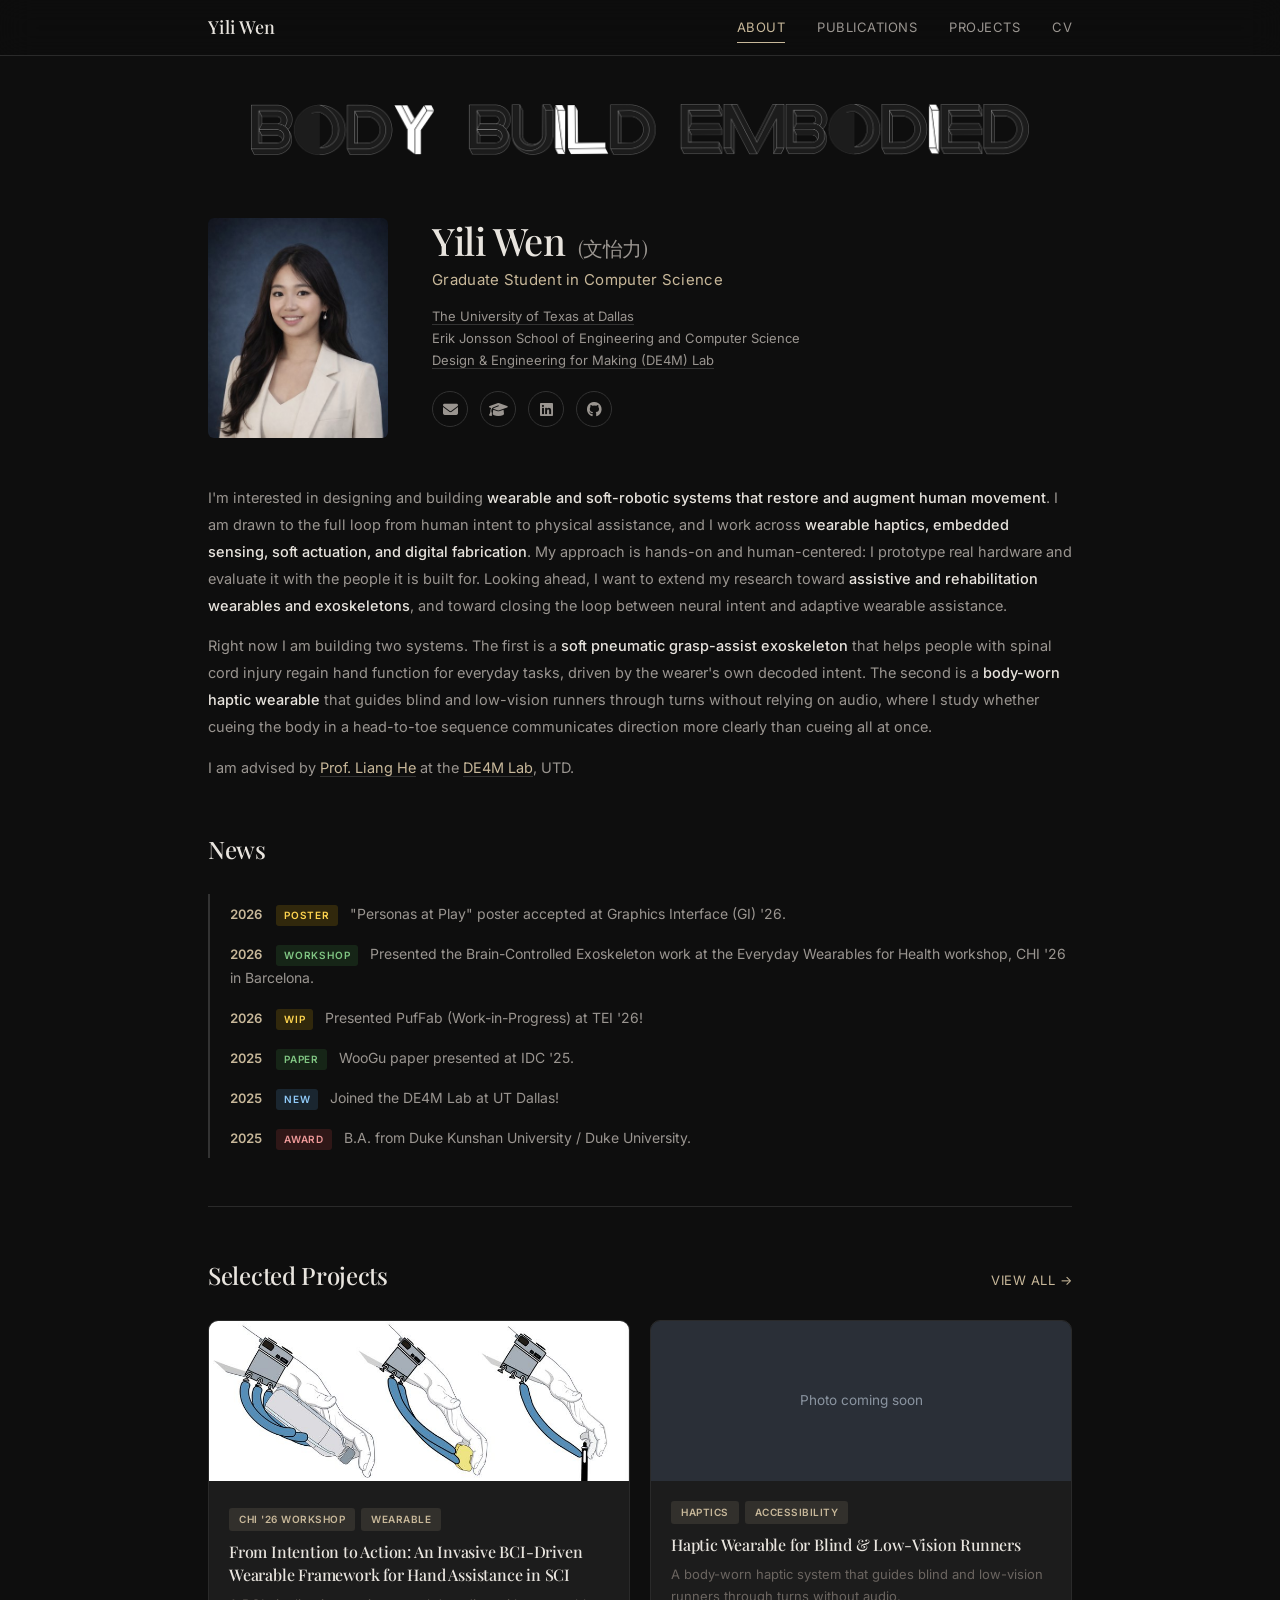
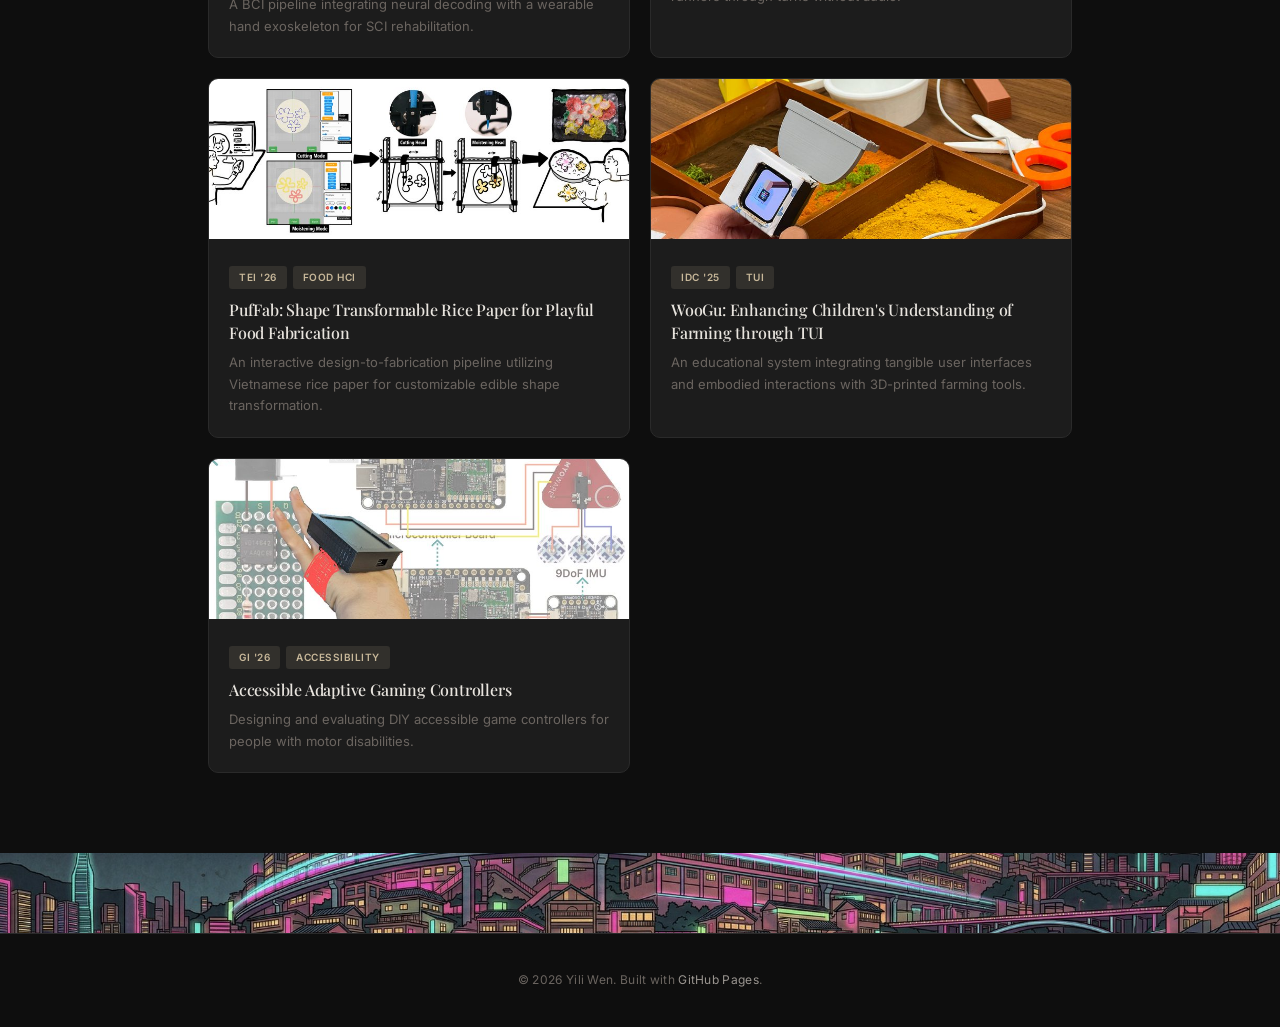
==== index.html @ 89ca3b60 "Update About: research interests + current projects; neutral news wording" ====
<!DOCTYPE html>
<html lang="en">
<head>
  <meta charset="UTF-8">
  <meta name="viewport" content="width=device-width, initial-scale=1.0">
  <title>Yili Wen</title>
  <link rel="stylesheet" href="style.css">
  <link rel="preconnect" href="https://fonts.googleapis.com">
  <link rel="preconnect" href="https://fonts.gstatic.com" crossorigin>
  <link href="https://fonts.googleapis.com/css2?family=Inter:wght@300;400;500;600;700&family=Playfair+Display:ital,wght@0,400;0,500;0,600;0,700;1,400&display=swap" rel="stylesheet">
  <link rel="stylesheet" href="https://cdnjs.cloudflare.com/ajax/libs/font-awesome/6.5.1/css/all.min.css">
</head>
<body>

<!-- Navigation -->
<nav class="navbar">
  <div class="nav-container">
    <a href="index.html" class="nav-name">Yili Wen</a>
    <div class="nav-links">
      <a href="index.html" class="active">About</a>
      <a href="publications.html">Publications</a>
      <a href="projects.html">Projects</a>
      <a href="cv.html">CV</a>
    </div>
    <button class="nav-toggle" aria-label="Toggle menu">
      <i class="fas fa-bars"></i>
    </button>
  </div>
</nav>

<!-- Hero / About Section -->
<main class="page-content">
  <div class="container">
    <div class="hero-tagline"><img src="img/slogan.png" alt="Body Build Embodied" class="slogan-header-img"></div>
    <div class="hero-grid">
      <div class="hero-photo">
        <img src="profile.jpg" alt="Yili Wen" class="profile-photo">
      </div>
      <div class="hero-info">
        <h1>Yili Wen <span class="chinese-name">(&#x6587;&#x6021;&#x529B;)</span></h1>
        <p class="subtitle">Graduate Student in Computer Science</p>
        <p class="affiliation">
          <a href="https://www.utdallas.edu/" target="_blank">The University of Texas at Dallas</a><br>
          Erik Jonsson School of Engineering and Computer Science<br>
          <a href="https://www.de4m.xyz/" target="_blank">Design &amp; Engineering for Making (DE4M) Lab</a>
        </p>
        <div class="contact-links">
          <a href="mailto:dal207256@utdallas.edu" title="Email"><i class="fas fa-envelope"></i></a>
          <a href="https://scholar.google.com/citations?user=3tFZrnEAAAAJ" target="_blank" title="Google Scholar"><i class="fas fa-graduation-cap"></i></a>
          <a href="https://www.linkedin.com/in/yiliwen/" target="_blank" title="LinkedIn"><i class="fab fa-linkedin"></i></a>
          <a href="https://github.com/YiliAngel" target="_blank" title="GitHub"><i class="fab fa-github"></i></a>
        </div>
      </div>
    </div>

    <div class="bio">
      <p>I'm interested in designing and building <strong>wearable and soft-robotic systems that restore and augment human movement</strong>. I am drawn to the full loop from human intent to physical assistance, and I work across <strong>wearable haptics, embedded sensing, soft actuation, and digital fabrication</strong>. My approach is hands-on and human-centered: I prototype real hardware and evaluate it with the people it is built for. Looking ahead, I want to extend my research toward <strong>assistive and rehabilitation wearables and exoskeletons</strong>, and toward closing the loop between neural intent and adaptive wearable assistance.</p>
      <p>Right now I am building two systems. The first is a <strong>soft pneumatic grasp-assist exoskeleton</strong> that helps people with spinal cord injury regain hand function for everyday tasks, driven by the wearer's own decoded intent. The second is a <strong>body-worn haptic wearable</strong> that guides blind and low-vision runners through turns without relying on audio, where I study whether cueing the body in a head-to-toe sequence communicates direction more clearly than cueing all at once.</p>
      <p>I am advised by <a href="https://www.lianghe.me/" target="_blank">Prof. Liang He</a> at the <a href="https://www.de4m.xyz/" target="_blank">DE4M Lab</a>, UTD.</p>
    </div>

    <div class="news">
      <h2>News</h2>
      <ul class="news-list">
        <!-- TODO: check these read the way you want, and reorder if the dates are off. -->
        <li><span class="news-date">2026</span> <span class="news-tag tag-poster">Poster</span> "Personas at Play" poster accepted at Graphics Interface (GI) '26.</li>
        <li><span class="news-date">2026</span> <span class="news-tag tag-paper">Workshop</span> Presented the Brain-Controlled Exoskeleton work at the Everyday Wearables for Health workshop, CHI '26 in Barcelona.</li>
        <li><span class="news-date">2026</span> <span class="news-tag tag-poster">WiP</span> Presented PufFab (Work-in-Progress) at TEI '26!</li>
        <li><span class="news-date">2025</span> <span class="news-tag tag-paper">Paper</span> WooGu paper presented at IDC '25.</li>
        <li><span class="news-date">2025</span> <span class="news-tag tag-new">New</span> Joined the DE4M Lab at UT Dallas!</li>
        <li><span class="news-date">2025</span> <span class="news-tag tag-award">Award</span> B.A. from Duke Kunshan University / Duke University.</li>
      </ul>
    </div>

    <hr class="section-divider">

    <!-- Featured Projects Preview -->
    <div class="featured-projects">
      <div class="section-header">
        <h2>Selected Projects</h2>
        <a href="projects.html" class="view-all">View All &rarr;</a>
      </div>
      <div class="project-grid">

        <a href="projects/exoskeleton.html" class="project-card">
          <img src="img/projects/bci.jpg" alt="BCI Exoskeleton" class="project-cover-img">
          <div class="project-body">
            <div class="project-tags">
              <span class="project-tag">CHI '26 Workshop</span>
              <span class="project-tag">Wearable</span>
            </div>
            <h3>From Intention to Action: An Invasive BCI-Driven Wearable Framework for Hand Assistance in SCI</h3>
            <p>A BCI pipeline integrating neural decoding with a wearable hand exoskeleton for SCI rehabilitation.</p>
          </div>
        </a>

        <a href="projects/pblv.html" class="project-card">
          <div class="project-cover-img" style="display:flex; align-items:center; justify-content:center; background:#2a2f37; color:#8a94a0; font-size:0.85rem;">
            Photo coming soon
          </div>
          <div class="project-body">
            <div class="project-tags">
              <span class="project-tag">Haptics</span>
              <span class="project-tag">Accessibility</span>
            </div>
            <h3>Haptic Wearable for Blind &amp; Low-Vision Runners</h3>
            <p>A body-worn haptic system that guides blind and low-vision runners through turns without audio.</p>
          </div>
        </a>

        <a href="projects/puffab.html" class="project-card">
          <img src="img/projects/puffab.jpg" alt="PufFab" class="project-cover-img">
          <div class="project-body">
            <div class="project-tags">
              <span class="project-tag">TEI '26</span>
              <span class="project-tag">Food HCI</span>
            </div>
            <h3>PufFab: Shape Transformable Rice Paper for Playful Food Fabrication</h3>
            <p>An interactive design-to-fabrication pipeline utilizing Vietnamese rice paper for customizable edible shape transformation.</p>
          </div>
        </a>

        <a href="projects/woogu.html" class="project-card">
          <img src="img/projects/woogu-cover.jpg" alt="WooGu" class="project-cover-img">
          <div class="project-body">
            <div class="project-tags">
              <span class="project-tag">IDC '25</span>
              <span class="project-tag">TUI</span>
            </div>
            <h3>WooGu: Enhancing Children's Understanding of Farming through TUI</h3>
            <p>An educational system integrating tangible user interfaces and embodied interactions with 3D-printed farming tools.</p>
          </div>
        </a>

        <a href="projects/controller.html" class="project-card">
          <img src="img/projects/controller-cover.jpg" alt="Adaptive Controller" class="project-cover-img">
          <div class="project-body">
            <div class="project-tags">
              <span class="project-tag">GI '26</span>
              <span class="project-tag">Accessibility</span>
            </div>
            <h3>Accessible Adaptive Gaming Controllers</h3>
            <p>Designing and evaluating DIY accessible game controllers for people with motor disabilities.</p>
          </div>
        </a>

      </div>
    </div>

  </div>
</main>

<!-- Chongqing Banner -->
<div class="banner-full">
  <img src="img/chongqing-banner.jpg" alt="Chongqing cyberpunk cityscape">
</div>

<!-- Footer -->
<footer class="footer">
  <div class="container">
    <p>&copy; 2026 Yili Wen. Built with <a href="https://pages.github.com/" target="_blank">GitHub Pages</a>.</p>
  </div>
</footer>

<script>
  const toggle = document.querySelector('.nav-toggle');
  const links = document.querySelector('.nav-links');
  toggle.addEventListener('click', () => links.classList.toggle('active'));
</script>

</body>
</html>
---- style.css ----
/* ============================================
   Yili Wen - Academic Personal Website
   Dark theme — "Feel · Connect · Move"
   ============================================ */

@import url('https://fonts.googleapis.com/css2?family=Inter:wght@300;400;500;600;700&family=Playfair+Display:ital,wght@0,400;0,500;0,600;0,700;1,400&display=swap');

:root {
  --color-bg: #0e0e0e;
  --color-bg-alt: #161616;
  --color-bg-card: #1c1c1c;
  --color-bg-card-hover: #222;
  --color-text: #e8e4de;
  --color-text-secondary: #9a9590;
  --color-text-muted: #6b6560;
  --color-accent: #c8b89a;
  --color-accent-hover: #ddd0b8;
  --color-border: #2a2a2a;
  --color-border-light: #333;
  --color-tag-bg: rgba(200, 184, 154, 0.12);
  --color-tag-text: #c8b89a;
  --font-sans: 'Inter', -apple-system, BlinkMacSystemFont, sans-serif;
  --font-display: 'Playfair Display', Georgia, serif;
  --max-width: 920px;
  --nav-height: 56px;
}

/* Reset */
*, *::before, *::after {
  box-sizing: border-box;
  margin: 0;
  padding: 0;
}

html {
  scroll-behavior: smooth;
  scroll-padding-top: var(--nav-height);
}

body {
  font-family: var(--font-sans);
  font-size: 15px;
  line-height: 1.7;
  color: var(--color-text);
  background: var(--color-bg);
  -webkit-font-smoothing: antialiased;
}

a {
  color: var(--color-accent);
  text-decoration: none;
  transition: color 0.3s;
}

a:hover {
  color: var(--color-accent-hover);
}

::selection {
  background: rgba(200, 184, 154, 0.3);
  color: #fff;
}

.container {
  max-width: var(--max-width);
  margin: 0 auto;
  padding: 0 28px;
}

/* ---- Navigation ---- */
.navbar {
  position: fixed;
  top: 0;
  left: 0;
  right: 0;
  height: var(--nav-height);
  background: rgba(14, 14, 14, 0.85);
  backdrop-filter: blur(16px);
  -webkit-backdrop-filter: blur(16px);
  border-bottom: 1px solid var(--color-border);
  z-index: 100;
}

.nav-container {
  max-width: var(--max-width);
  margin: 0 auto;
  padding: 0 28px;
  display: flex;
  align-items: center;
  justify-content: space-between;
  height: 100%;
}

.nav-name {
  font-family: var(--font-display);
  font-weight: 500;
  font-size: 18px;
  color: var(--color-text);
  text-decoration: none;
  letter-spacing: 0.3px;
}

.nav-name:hover {
  color: var(--color-accent);
}

.nav-links {
  display: flex;
  gap: 32px;
}

.nav-links a {
  font-size: 13px;
  font-weight: 400;
  color: var(--color-text-secondary);
  text-decoration: none;
  letter-spacing: 0.5px;
  text-transform: uppercase;
  transition: color 0.3s;
  position: relative;
}

.nav-links a::after {
  content: '';
  position: absolute;
  bottom: -4px;
  left: 0;
  width: 0;
  height: 1px;
  background: var(--color-accent);
  transition: width 0.3s ease;
}

.nav-links a:hover::after,
.nav-links a.active::after {
  width: 100%;
}

.nav-links a:hover {
  color: var(--color-text);
}

.nav-links a.active {
  color: var(--color-accent);
}

.nav-toggle {
  display: none;
  background: none;
  border: none;
  font-size: 20px;
  color: var(--color-text);
  cursor: pointer;
}

/* ---- Page Content ---- */
.page-content {
  padding-top: calc(var(--nav-height) + 48px);
  padding-bottom: 80px;
  min-height: calc(100vh - 100px);
}

.page-title {
  font-family: var(--font-display);
  font-size: 36px;
  font-weight: 500;
  margin-bottom: 40px;
  color: var(--color-text);
  letter-spacing: -0.5px;
}

/* ---- Hero / About ---- */
.hero-tagline {
  font-family: var(--font-display);
  font-size: 14px;
  font-weight: 400;
  font-style: italic;
  letter-spacing: 3px;
  color: var(--color-text-muted);
  text-transform: lowercase;
  margin-bottom: 32px;
  padding-bottom: 24px;
}

.hero-grid {
  display: grid;
  grid-template-columns: 180px 1fr;
  gap: 44px;
  align-items: start;
  margin-bottom: 40px;
}

.profile-photo {
  width: 180px;
  height: 220px;
  object-fit: cover;
  object-position: center top;
  border-radius: 6px;
  filter: grayscale(15%);
  transition: filter 0.5s ease;
}

.profile-photo:hover {
  filter: grayscale(0%);
}

.hero-info h1 {
  font-family: var(--font-display);
  font-size: 38px;
  font-weight: 500;
  line-height: 1.2;
  margin-bottom: 4px;
  letter-spacing: -0.5px;
}

.chinese-name {
  font-size: 20px;
  font-weight: 400;
  color: var(--color-text-secondary);
  margin-left: 4px;
}

.subtitle {
  font-size: 15px;
  color: var(--color-accent);
  font-weight: 400;
  margin-bottom: 12px;
  letter-spacing: 0.3px;
}

.affiliation {
  font-size: 13px;
  color: var(--color-text-secondary);
  line-height: 1.7;
  margin-bottom: 20px;
}

.affiliation a {
  color: var(--color-text-secondary);
  border-bottom: 1px solid var(--color-border-light);
  transition: color 0.3s, border-color 0.3s;
}

.affiliation a:hover {
  color: var(--color-accent);
  border-color: var(--color-accent);
}

.contact-links {
  display: flex;
  gap: 12px;
}

.contact-links a {
  display: flex;
  align-items: center;
  justify-content: center;
  width: 36px;
  height: 36px;
  border-radius: 50%;
  border: 1px solid var(--color-border-light);
  color: var(--color-text-secondary);
  font-size: 15px;
  transition: all 0.3s;
  text-decoration: none;
}

.contact-links a:hover {
  border-color: var(--color-accent);
  color: var(--color-accent);
  background: rgba(200, 184, 154, 0.08);
}

/* ---- Bio ---- */
.bio {
  margin-bottom: 48px;
}

.bio p {
  margin-bottom: 14px;
  color: var(--color-text-secondary);
  line-height: 1.85;
  font-size: 14.5px;
}

.bio strong {
  color: var(--color-text);
  font-weight: 500;
}

.bio a {
  border-bottom: 1px solid var(--color-border-light);
}

.bio a:hover {
  border-color: var(--color-accent);
}

/* ---- Divider ---- */
.section-divider {
  border: none;
  height: 1px;
  background: var(--color-border);
  margin: 48px 0;
}

/* ---- News ---- */
h2 {
  font-family: var(--font-display);
  font-size: 24px;
  font-weight: 500;
  margin-bottom: 24px;
  color: var(--color-text);
  letter-spacing: -0.3px;
}

.news-list {
  list-style: none;
  padding-left: 0;
  border-left: 2px solid var(--color-border-light);
  padding-left: 20px;
}

.news-list li {
  padding: 8px 0;
  font-size: 14px;
  color: var(--color-text-secondary);
  transition: color 0.3s;
}

.news-list li:hover {
  color: var(--color-text);
}

.news-date {
  font-weight: 600;
  color: var(--color-accent);
  margin-right: 10px;
  font-size: 13px;
  font-variant-numeric: tabular-nums;
}

.news-tag {
  display: inline-block;
  font-size: 10px;
  font-weight: 600;
  padding: 2px 8px;
  border-radius: 3px;
  margin-right: 8px;
  text-transform: uppercase;
  letter-spacing: 0.8px;
}

.tag-paper { background: rgba(76, 175, 80, 0.15); color: #81c784; }
.tag-poster { background: rgba(255, 193, 7, 0.15); color: #ffd54f; }
.tag-new { background: rgba(100, 181, 246, 0.15); color: #90caf9; }
.tag-award { background: rgba(239, 83, 80, 0.15); color: #ef9a9a; }

/* ---- Publications ---- */
h3.pub-category {
  font-family: var(--font-display);
  font-size: 17px;
  font-weight: 500;
  color: var(--color-text-muted);
  margin-top: 32px;
  margin-bottom: 24px;
  padding-bottom: 10px;
  border-bottom: 1px solid var(--color-border);
  letter-spacing: -0.2px;
}

.pub-item {
  display: grid;
  grid-template-columns: 48px 1fr;
  gap: 20px;
  margin-bottom: 32px;
  padding: 20px;
  border-radius: 8px;
  transition: background 0.3s;
}

.pub-item:hover {
  background: var(--color-bg-alt);
}

.pub-year {
  font-weight: 600;
  font-size: 14px;
  color: var(--color-accent);
  padding-top: 2px;
  font-variant-numeric: tabular-nums;
}

.pub-title {
  font-family: var(--font-display);
  font-size: 15.5px;
  font-weight: 500;
  line-height: 1.5;
  margin-bottom: 6px;
  color: var(--color-text);
}

.pub-authors {
  font-size: 13px;
  color: var(--color-text-secondary);
  margin-bottom: 4px;
}

.pub-authors strong {
  color: var(--color-accent);
  font-weight: 600;
}

.pub-info {
  font-size: 13px;
  color: var(--color-text-muted);
  font-style: italic;
}

.venue-badge {
  display: inline-block;
  font-size: 10px;
  font-weight: 700;
  padding: 3px 10px;
  border-radius: 3px;
  background: rgba(200, 184, 154, 0.2);
  color: var(--color-accent);
  letter-spacing: 0.5px;
  margin-bottom: 8px;
  text-transform: uppercase;
}

.venue-poster {
  background: rgba(154, 149, 144, 0.2);
  color: var(--color-text-secondary);
}

.pub-links {
  margin-top: 8px;
  display: flex;
  gap: 12px;
}

.pub-link {
  font-size: 12px;
  font-weight: 500;
  padding: 4px 12px;
  border-radius: 4px;
  border: 1px solid var(--color-border-light);
  color: var(--color-text-secondary);
  text-decoration: none;
  transition: all 0.3s;
}

.pub-link:hover {
  border-color: var(--color-accent);
  color: var(--color-accent);
}

/* ---- Projects Section Title ---- */
.projects-section-title {
  font-family: var(--font-display);
  font-size: 18px;
  font-weight: 500;
  color: var(--color-text-muted);
  text-transform: uppercase;
  letter-spacing: 1.5px;
  margin-bottom: 28px;
  padding-bottom: 12px;
  border-bottom: 1px solid var(--color-border);
}

/* ---- Research Project Cards ---- */
.research-card {
  display: grid;
  grid-template-columns: 280px 1fr;
  gap: 28px;
  padding: 24px;
  margin-bottom: 20px;
  border-radius: 10px;
  border: 1px solid var(--color-border-light);
  background: var(--color-bg-card);
  text-decoration: none;
  color: inherit;
  cursor: pointer;
  transition: border-color 0.3s, box-shadow 0.3s, transform 0.3s;
}

.research-card:hover {
  border-color: var(--color-accent);
  box-shadow: 0 12px 32px rgba(0, 0, 0, 0.3), 0 0 0 1px rgba(200, 184, 154, 0.15);
  transform: translateY(-3px);
  text-decoration: none;
}

.research-card-img {
  width: 280px;
  height: 180px;
  border-radius: 6px;
  overflow: hidden;
  background: linear-gradient(135deg, #1a1a1a 0%, #252525 100%);
}

.research-card-img img {
  width: 100%;
  height: 100%;
  object-fit: cover;
  transition: transform 0.4s ease;
}

.research-card:hover .research-card-img img {
  transform: scale(1.03);
}

.research-card-info {
  display: flex;
  flex-direction: column;
  justify-content: center;
}

.research-card-info h3 {
  font-family: var(--font-display);
  font-size: 17px;
  font-weight: 500;
  line-height: 1.45;
  color: var(--color-text);
  margin-bottom: 8px;
  transition: color 0.3s;
}

.research-card:hover .research-card-info h3 {
  color: var(--color-accent);
}

.research-card-authors {
  font-size: 13px;
  color: var(--color-text-secondary);
  margin-bottom: 4px;
}

.research-card-authors strong {
  color: var(--color-accent);
}

.research-card-venue {
  font-size: 13px;
  color: var(--color-text-muted);
  font-style: italic;
  margin-bottom: 8px;
}

.research-card-desc {
  font-size: 13.5px;
  color: var(--color-text-muted);
  line-height: 1.6;
  margin-bottom: 8px;
}

.research-card-links {
  display: flex;
  gap: 8px;
  margin-top: 4px;
}

.research-card-links .pub-link {
  cursor: pointer;
}

.research-card-arrow {
  font-size: 12px;
  color: var(--color-text-muted);
  margin-top: auto;
  padding-top: 8px;
  transition: color 0.3s;
  letter-spacing: 0.3px;
}

.research-card:hover .research-card-arrow {
  color: var(--color-accent);
}

@media (max-width: 768px) {
  .research-card {
    grid-template-columns: 1fr;
  }
  .research-card-img {
    width: 100%;
    height: 200px;
  }
}

/* ---- Projects Grid ---- */
.project-grid {
  display: grid;
  grid-template-columns: repeat(2, 1fr);
  gap: 20px;
}

.project-card {
  background: var(--color-bg-card);
  border-radius: 10px;
  overflow: hidden;
  border: 1px solid var(--color-border);
  transition: transform 0.4s ease, border-color 0.4s ease, box-shadow 0.4s ease;
}

.project-card:hover {
  transform: translateY(-4px);
  border-color: var(--color-border-light);
  box-shadow: 0 16px 40px rgba(0, 0, 0, 0.3);
}

.project-image-placeholder {
  width: 100%;
  height: 160px;
  background: linear-gradient(135deg, #1a1a1a 0%, #252525 100%);
  transition: background 0.4s ease;
}

.project-card:hover .project-image-placeholder {
  background: linear-gradient(135deg, #1e1e1e 0%, #2a2a2a 100%);
}

.project-cover-img {
  width: 100%;
  height: 160px;
  object-fit: cover;
  transition: transform 0.4s ease;
}

.project-card:hover .project-cover-img {
  transform: scale(1.03);
}

.project-body {
  padding: 20px;
}

.project-tags {
  display: flex;
  gap: 6px;
  margin-bottom: 10px;
  flex-wrap: wrap;
}

.project-tag {
  font-size: 10px;
  font-weight: 600;
  padding: 3px 10px;
  border-radius: 3px;
  background: var(--color-tag-bg);
  color: var(--color-tag-text);
  text-transform: uppercase;
  letter-spacing: 0.5px;
}

.project-body h3 {
  font-family: var(--font-display);
  font-size: 16px;
  font-weight: 500;
  margin-bottom: 8px;
  line-height: 1.4;
  color: var(--color-text);
  letter-spacing: -0.2px;
  transition: color 0.3s;
}

.project-card:hover .project-body h3 {
  color: var(--color-accent);
}

.project-body p {
  font-size: 13px;
  color: var(--color-text-muted);
  line-height: 1.65;
}

/* ---- Project Card as Link ---- */
a.project-card {
  text-decoration: none;
  color: inherit;
  display: block;
}

a.project-card:hover {
  text-decoration: none;
}

/* ---- Section Header with View All ---- */
.section-header {
  display: flex;
  align-items: baseline;
  justify-content: space-between;
}

.section-header h2 {
  margin-bottom: 24px;
}

.view-all {
  font-size: 13px;
  font-weight: 400;
  letter-spacing: 0.5px;
  text-transform: uppercase;
  white-space: nowrap;
}

/* ---- Featured Projects ---- */
.featured-projects {
  margin-top: 12px;
}

.featured-projects .project-grid {
  grid-template-columns: repeat(2, 1fr);
}

/* ---- CV Section ---- */
.cv-section {
  margin-bottom: 40px;
}

.cv-section h3 {
  font-family: var(--font-display);
  font-size: 18px;
  font-weight: 500;
  padding-bottom: 10px;
  border-bottom: 1px solid var(--color-border);
  margin-bottom: 20px;
  color: var(--color-text);
  letter-spacing: -0.2px;
}

.cv-item {
  display: grid;
  grid-template-columns: 160px 1fr;
  gap: 20px;
  margin-bottom: 20px;
  padding: 12px 16px;
  border-radius: 6px;
  transition: background 0.3s;
}

.cv-item:hover {
  background: var(--color-bg-alt);
}

.cv-date {
  font-size: 13px;
  font-weight: 500;
  color: var(--color-text-muted);
  padding-top: 2px;
  font-variant-numeric: tabular-nums;
}

.cv-detail {
  font-size: 14px;
  line-height: 1.65;
  color: var(--color-text-secondary);
}

.cv-detail strong {
  color: var(--color-text);
  font-weight: 500;
}

.cv-note {
  font-size: 13px;
  color: var(--color-text-muted);
}

.cv-download {
  margin-top: 28px;
}

.cv-download a {
  display: inline-flex;
  align-items: center;
  gap: 8px;
  padding: 12px 24px;
  border: 1px solid var(--color-accent);
  color: var(--color-accent);
  border-radius: 6px;
  font-weight: 500;
  font-size: 13px;
  letter-spacing: 0.5px;
  text-transform: uppercase;
  transition: all 0.3s;
  text-decoration: none;
}

.cv-download a:hover {
  background: var(--color-accent);
  color: var(--color-bg);
}

/* ---- Skills Grid ---- */
.skills-grid {
  display: grid;
  grid-template-columns: repeat(3, 1fr);
  gap: 24px;
}

.skill-group h4 {
  font-size: 11px;
  font-weight: 600;
  text-transform: uppercase;
  letter-spacing: 1px;
  color: var(--color-accent);
  margin-bottom: 8px;
}

.skill-group p {
  font-size: 13.5px;
  color: var(--color-text-muted);
  line-height: 1.7;
}

/* ---- Slogan ---- */
/* ---- Chongqing Banner ---- */
.banner-full {
  width: 100%;
  height: 80px;
  overflow: hidden;
}

.banner-full img {
  width: 100%;
  height: 100%;
  object-fit: cover;
  object-position: center 40%;
  display: block;
}

.hero-tagline {
  text-align: center;
}

.slogan-header-img {
  height: auto;
  width: min(90%, 840px);
  animation: sloganGlow 4s ease-in-out infinite;
}

@keyframes sloganGlow {
  0%, 100% { opacity: 0.7; filter: brightness(1) drop-shadow(0 0 4px rgba(200, 184, 154, 0.2)); }
  50% { opacity: 1; filter: brightness(1.3) drop-shadow(0 0 16px rgba(200, 184, 154, 0.6)); }
}

.slogan-footer {
  margin-top: 64px;
  padding-top: 32px;
  border-top: 1px solid var(--color-border);
  text-align: center;
}

.slogan-img {
  height: auto;
  width: min(85%, 720px);
  animation: sloganGlow 4s ease-in-out infinite;
}

/* ---- Footer ---- */
.footer {
  padding: 36px 0;
  text-align: center;
  font-size: 12px;
  color: var(--color-text-muted);
  border-top: 1px solid var(--color-border);
  letter-spacing: 0.3px;
}

.footer a {
  color: var(--color-text-secondary);
}

.footer a:hover {
  color: var(--color-accent);
}

/* ---- Project Detail Page ---- */
.project-hero-img {
  width: 100%;
  max-height: 400px;
  object-fit: cover;
  border-radius: 8px;
  margin-bottom: 36px;
}

.project-hero-placeholder {
  width: 100%;
  height: 320px;
  background: linear-gradient(135deg, #1a1a1a 0%, #252525 100%);
  border-radius: 8px;
  margin-bottom: 36px;
}

.project-meta {
  display: flex;
  flex-wrap: wrap;
  gap: 24px;
  margin-bottom: 32px;
  padding: 20px 24px;
  background: var(--color-bg-alt);
  border-radius: 8px;
  border: 1px solid var(--color-border);
}

.project-meta-item {
  flex: 1;
  min-width: 140px;
}

.project-meta-label {
  font-size: 10px;
  font-weight: 600;
  text-transform: uppercase;
  letter-spacing: 1px;
  color: var(--color-accent);
  margin-bottom: 4px;
}

.project-meta-value {
  font-size: 13.5px;
  color: var(--color-text-secondary);
  line-height: 1.5;
}

.project-detail h2 {
  font-size: 20px;
  margin-top: 40px;
  margin-bottom: 16px;
  padding-bottom: 8px;
  border-bottom: 1px solid var(--color-border);
}

.project-detail p {
  font-size: 14.5px;
  color: var(--color-text-secondary);
  line-height: 1.85;
  margin-bottom: 16px;
}

.project-detail ul {
  list-style: none;
  padding: 0;
  margin-bottom: 20px;
}

.project-detail ul li {
  font-size: 14px;
  color: var(--color-text-secondary);
  line-height: 1.8;
  padding-left: 16px;
  position: relative;
  margin-bottom: 6px;
}

.project-detail ul li::before {
  content: '—';
  position: absolute;
  left: 0;
  color: var(--color-text-muted);
}

.project-detail .img-row {
  display: grid;
  grid-template-columns: repeat(2, 1fr);
  gap: 16px;
  margin: 24px 0;
}

.project-detail .img-row img,
.project-detail .img-full {
  width: 100%;
  border-radius: 6px;
  border: 1px solid var(--color-border);
}

.project-detail .img-full {
  margin: 24px 0;
}

.project-detail .img-caption {
  font-size: 12px;
  color: var(--color-text-muted);
  text-align: center;
  margin-top: 8px;
  font-style: italic;
}

.project-detail .bibtex {
  background: var(--color-bg-alt);
  border: 1px solid var(--color-border);
  border-radius: 6px;
  padding: 16px 20px;
  font-family: 'SF Mono', 'Fira Code', monospace;
  font-size: 12px;
  color: var(--color-text-muted);
  overflow-x: auto;
  line-height: 1.6;
  white-space: pre-wrap;
  margin: 16px 0;
}

.project-nav {
  display: flex;
  justify-content: space-between;
  margin-top: 48px;
  padding-top: 24px;
  border-top: 1px solid var(--color-border);
}

.project-nav a {
  font-size: 13px;
  text-transform: uppercase;
  letter-spacing: 0.5px;
  color: var(--color-text-secondary);
  transition: color 0.3s;
}

.project-nav a:hover {
  color: var(--color-accent);
}

@media (max-width: 768px) {
  .project-meta {
    flex-direction: column;
    gap: 16px;
  }
  .project-detail .img-row {
    grid-template-columns: 1fr;
  }
}

/* ---- Page Fade-in Animation ---- */
@keyframes fadeIn {
  from { opacity: 0; transform: translateY(12px); }
  to { opacity: 1; transform: translateY(0); }
}

.page-content {
  animation: fadeIn 0.6s ease forwards;
}

/* ---- Responsive ---- */
@media (max-width: 768px) {
  .hero-grid {
    grid-template-columns: 1fr;
    justify-items: center;
    text-align: center;
    gap: 24px;
  }

  .profile-photo {
    width: 140px;
    height: 172px;
  }

  .contact-links {
    justify-content: center;
  }

  .bio {
    text-align: left;
  }

  .project-grid {
    grid-template-columns: 1fr !important;
  }

  .pub-item {
    grid-template-columns: 1fr;
    padding: 16px 12px;
  }

  .pub-year {
    margin-bottom: -8px;
  }

  .cv-item {
    grid-template-columns: 1fr;
    padding: 12px;
  }

  .cv-date {
    margin-bottom: -4px;
  }

  .skills-grid {
    grid-template-columns: 1fr;
  }

  .nav-links {
    display: none;
    position: absolute;
    top: var(--nav-height);
    left: 0;
    right: 0;
    background: rgba(14, 14, 14, 0.98);
    flex-direction: column;
    padding: 16px 28px;
    gap: 14px;
    border-bottom: 1px solid var(--color-border);
  }

  .nav-links.active {
    display: flex;
  }

  .nav-toggle {
    display: block;
  }

  .hero-tagline {
    text-align: center;
  }
}

@media (max-width: 480px) {
  .page-title {
    font-size: 28px;
  }

  .hero-info h1 {
    font-size: 30px;
  }
}
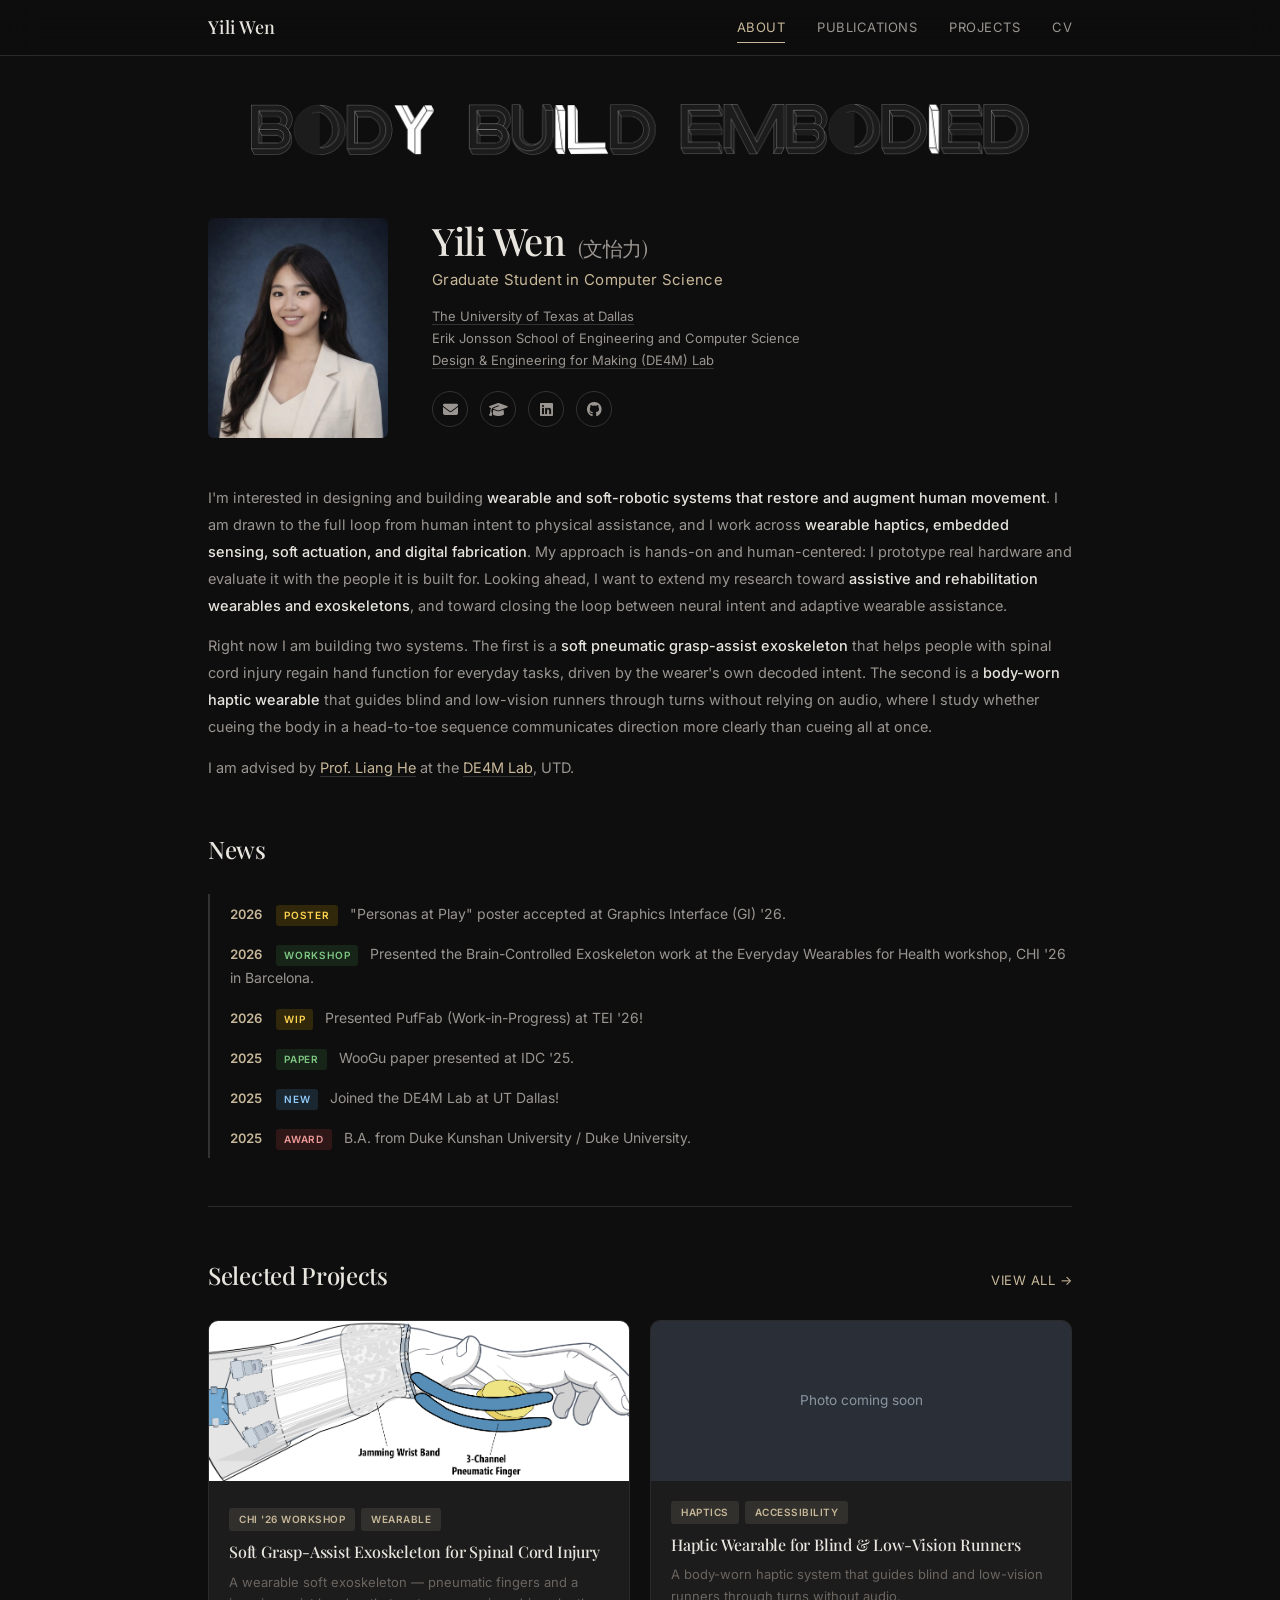
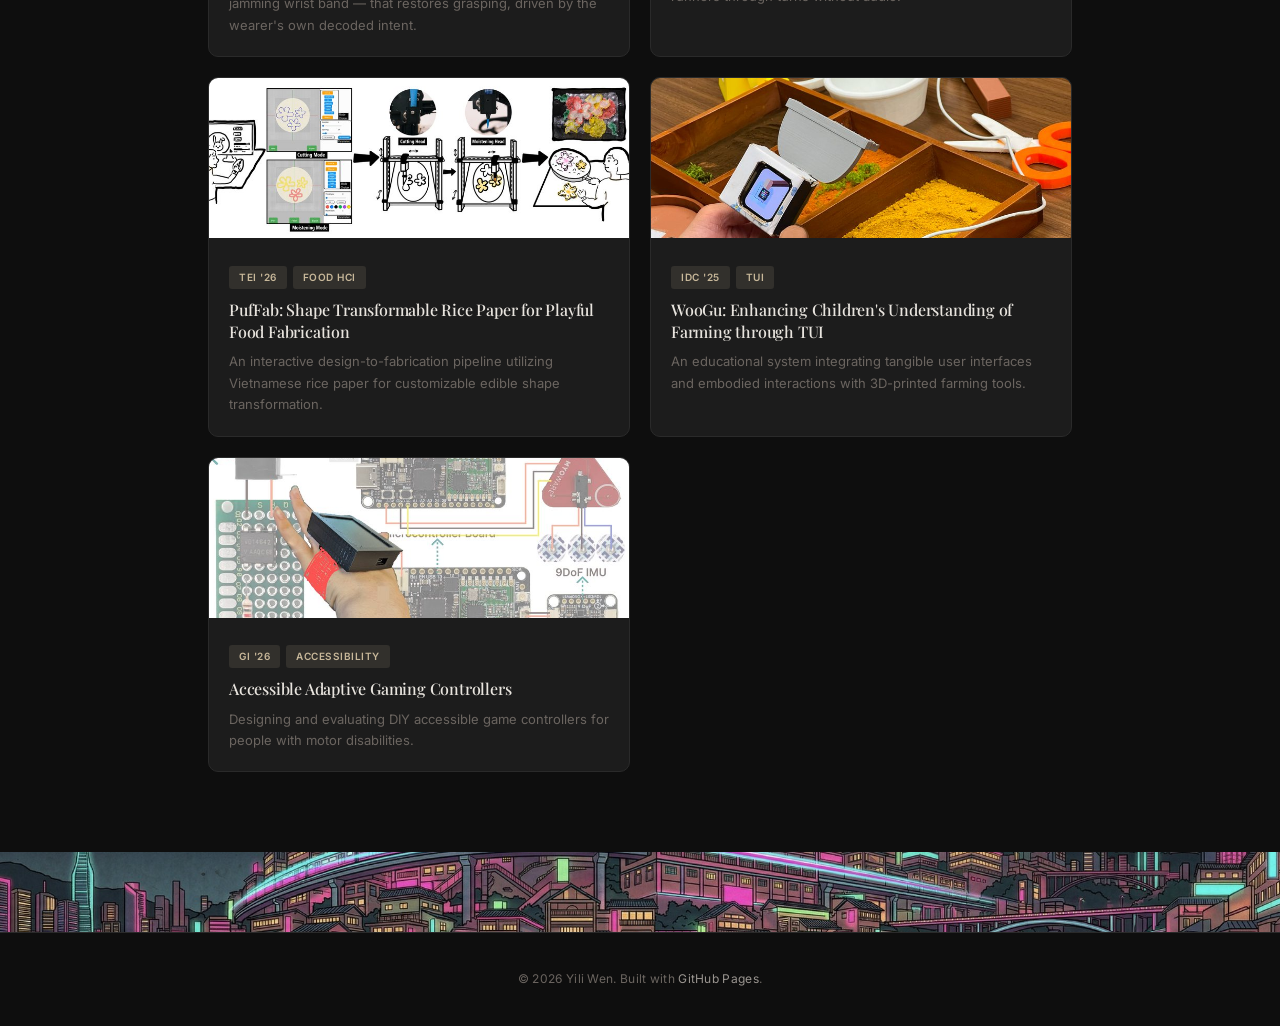
==== commit fdd4c06b: "New SCI system figure; GI'26 poster on controller page + real status; hardware-forward framing" ====
--- a/index.html
+++ b/index.html
@@ -83,14 +83,14 @@
       <div class="project-grid">
 
         <a href="projects/exoskeleton.html" class="project-card">
-          <img src="img/projects/bci.jpg" alt="BCI Exoskeleton" class="project-cover-img">
+          <img src="img/projects/sci-system.png" alt="Soft Grasp-Assist Exoskeleton" class="project-cover-img">
           <div class="project-body">
             <div class="project-tags">
               <span class="project-tag">CHI '26 Workshop</span>
               <span class="project-tag">Wearable</span>
             </div>
-            <h3>From Intention to Action: An Invasive BCI-Driven Wearable Framework for Hand Assistance in SCI</h3>
-            <p>A BCI pipeline integrating neural decoding with a wearable hand exoskeleton for SCI rehabilitation.</p>
+            <h3>Soft Grasp-Assist Exoskeleton for Spinal Cord Injury</h3>
+            <p>A wearable soft exoskeleton &mdash; pneumatic fingers and a jamming wrist band &mdash; that restores grasping, driven by the wearer's own decoded intent.</p>
           </div>
         </a>
 
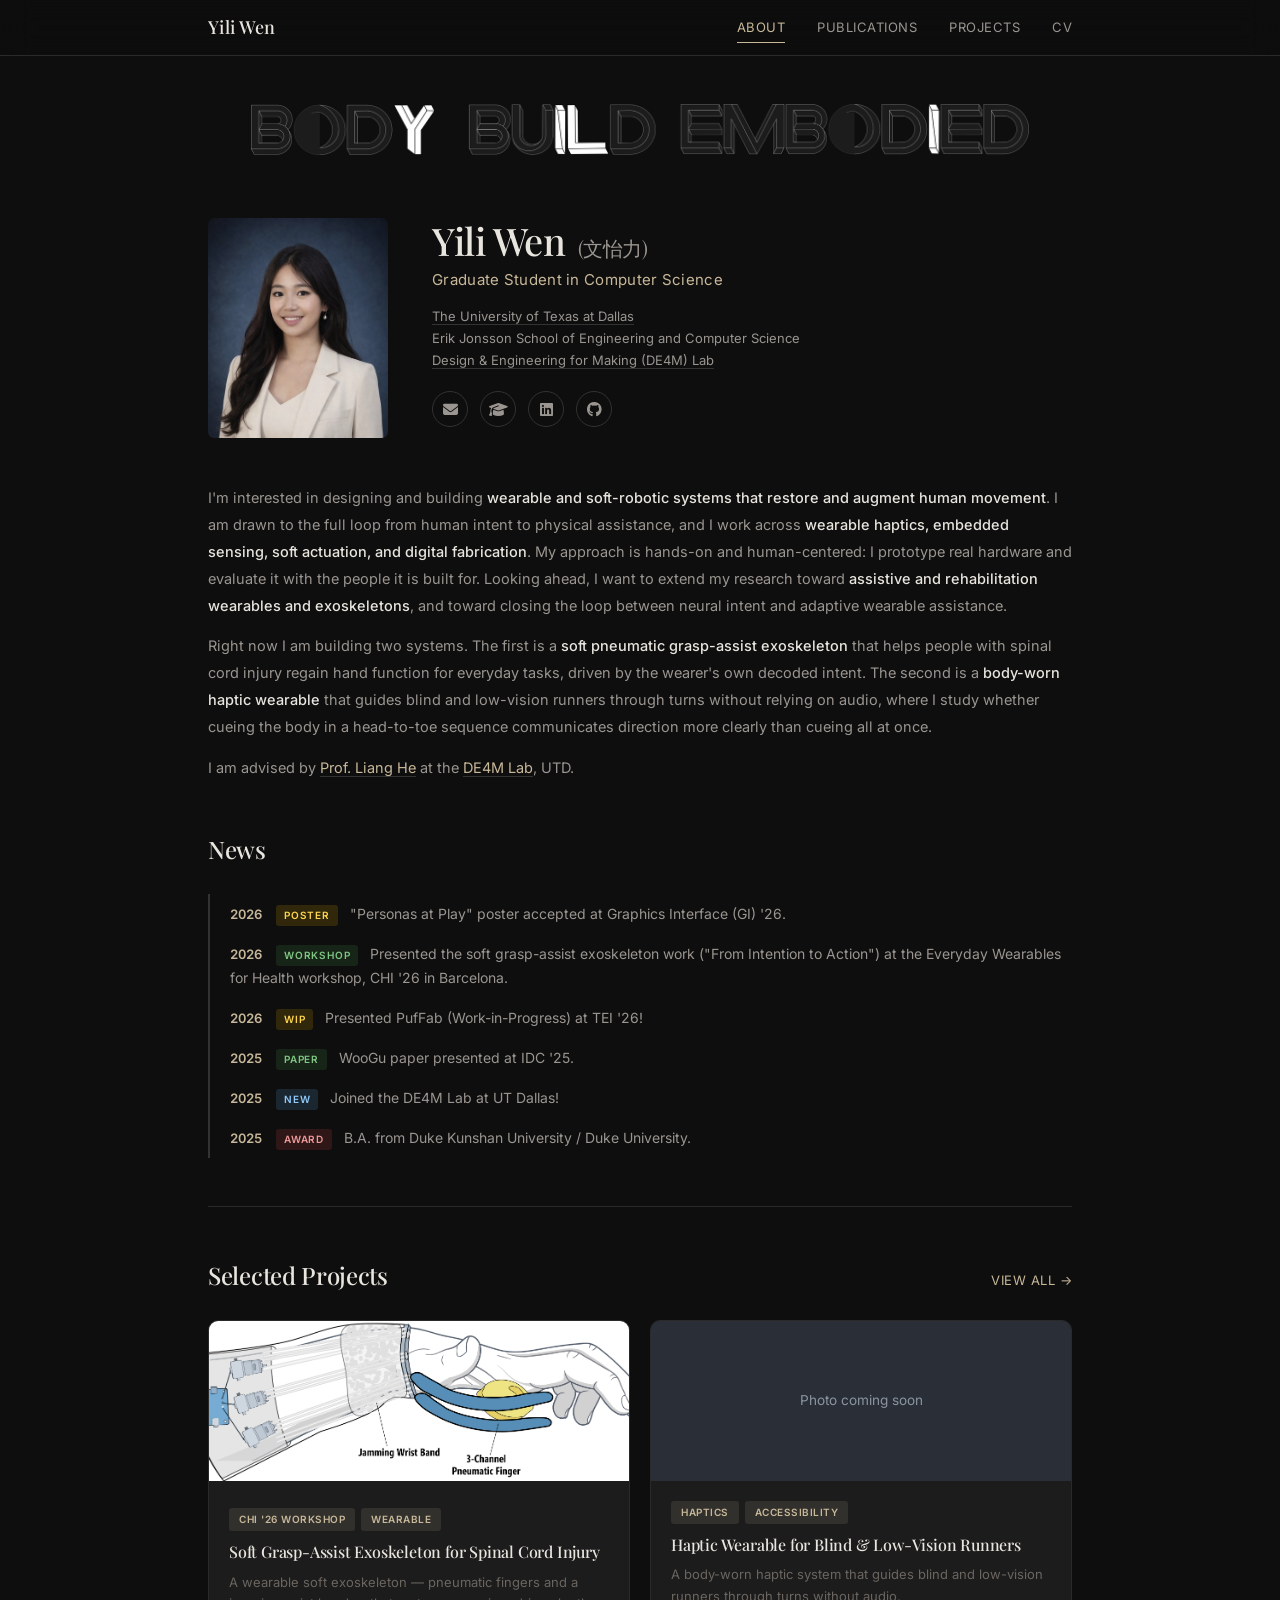
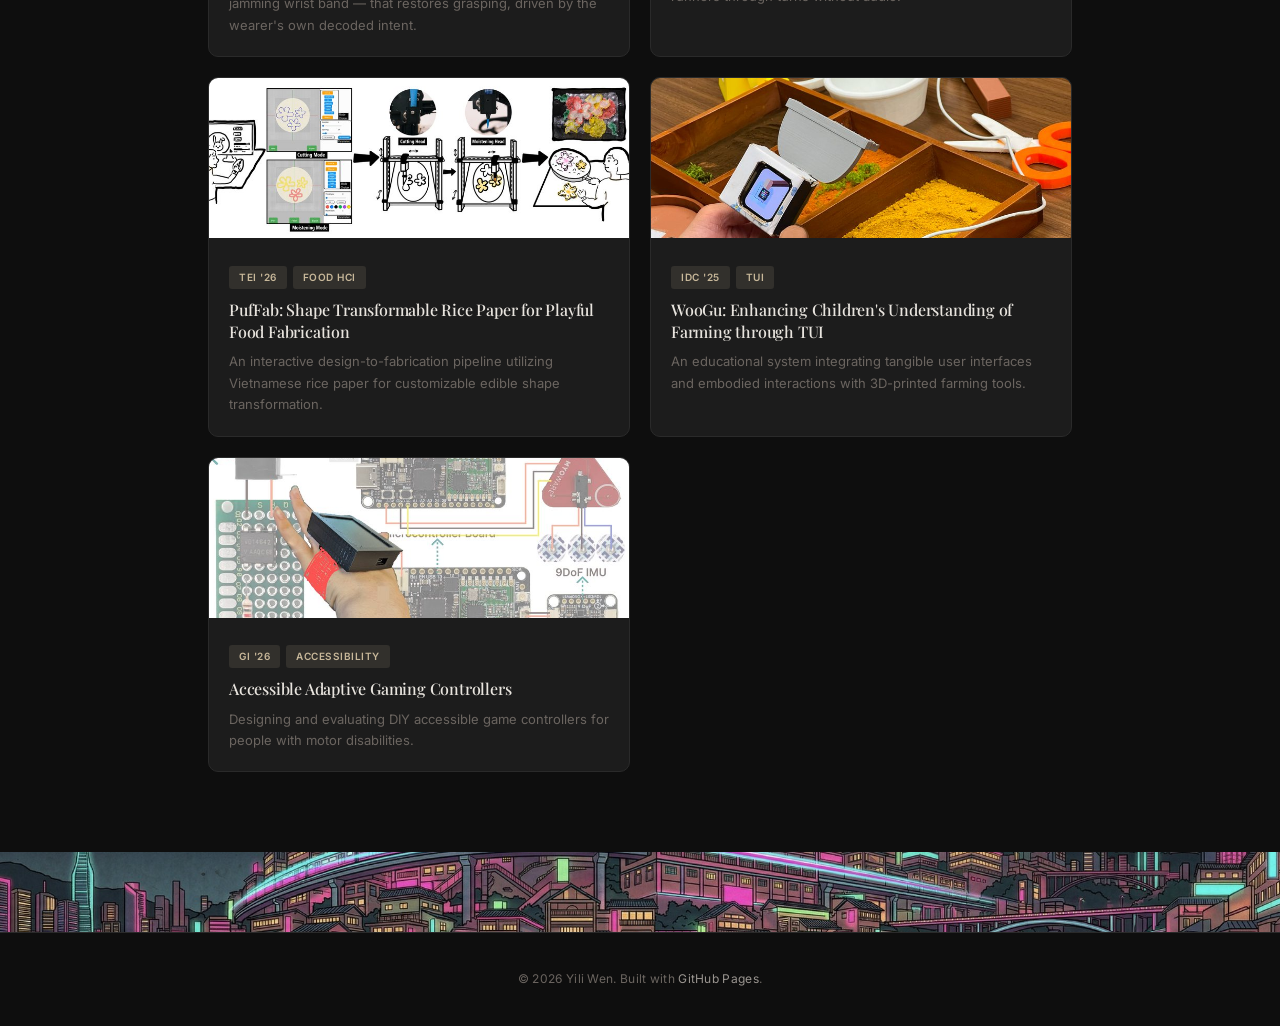
==== commit 721c2b47: "News: soft grasp-assist framing for CHI'26 line" ====
--- a/index.html
+++ b/index.html
@@ -64,7 +64,7 @@
       <ul class="news-list">
         <!-- TODO: check these read the way you want, and reorder if the dates are off. -->
         <li><span class="news-date">2026</span> <span class="news-tag tag-poster">Poster</span> "Personas at Play" poster accepted at Graphics Interface (GI) '26.</li>
-        <li><span class="news-date">2026</span> <span class="news-tag tag-paper">Workshop</span> Presented the Brain-Controlled Exoskeleton work at the Everyday Wearables for Health workshop, CHI '26 in Barcelona.</li>
+        <li><span class="news-date">2026</span> <span class="news-tag tag-paper">Workshop</span> Presented the soft grasp-assist exoskeleton work ("From Intention to Action") at the Everyday Wearables for Health workshop, CHI '26 in Barcelona.</li>
         <li><span class="news-date">2026</span> <span class="news-tag tag-poster">WiP</span> Presented PufFab (Work-in-Progress) at TEI '26!</li>
         <li><span class="news-date">2025</span> <span class="news-tag tag-paper">Paper</span> WooGu paper presented at IDC '25.</li>
         <li><span class="news-date">2025</span> <span class="news-tag tag-new">New</span> Joined the DE4M Lab at UT Dallas!</li>
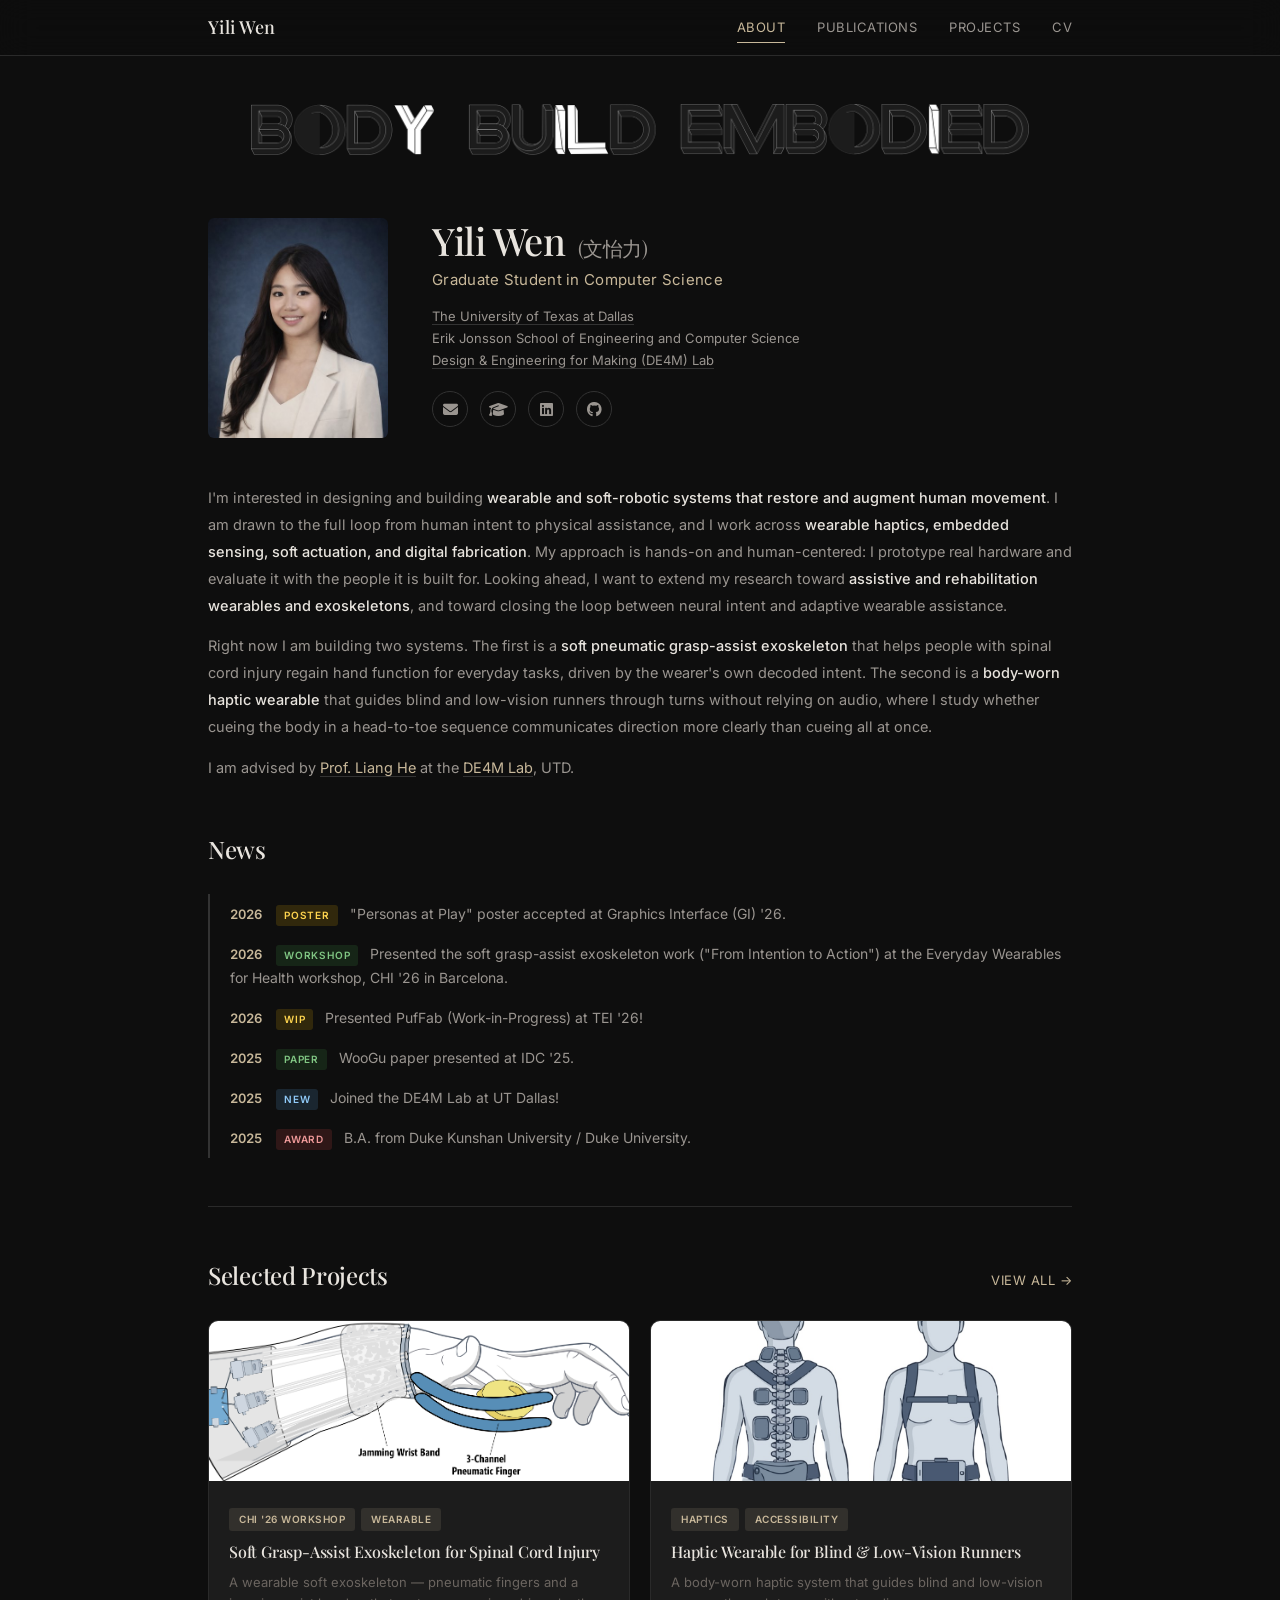
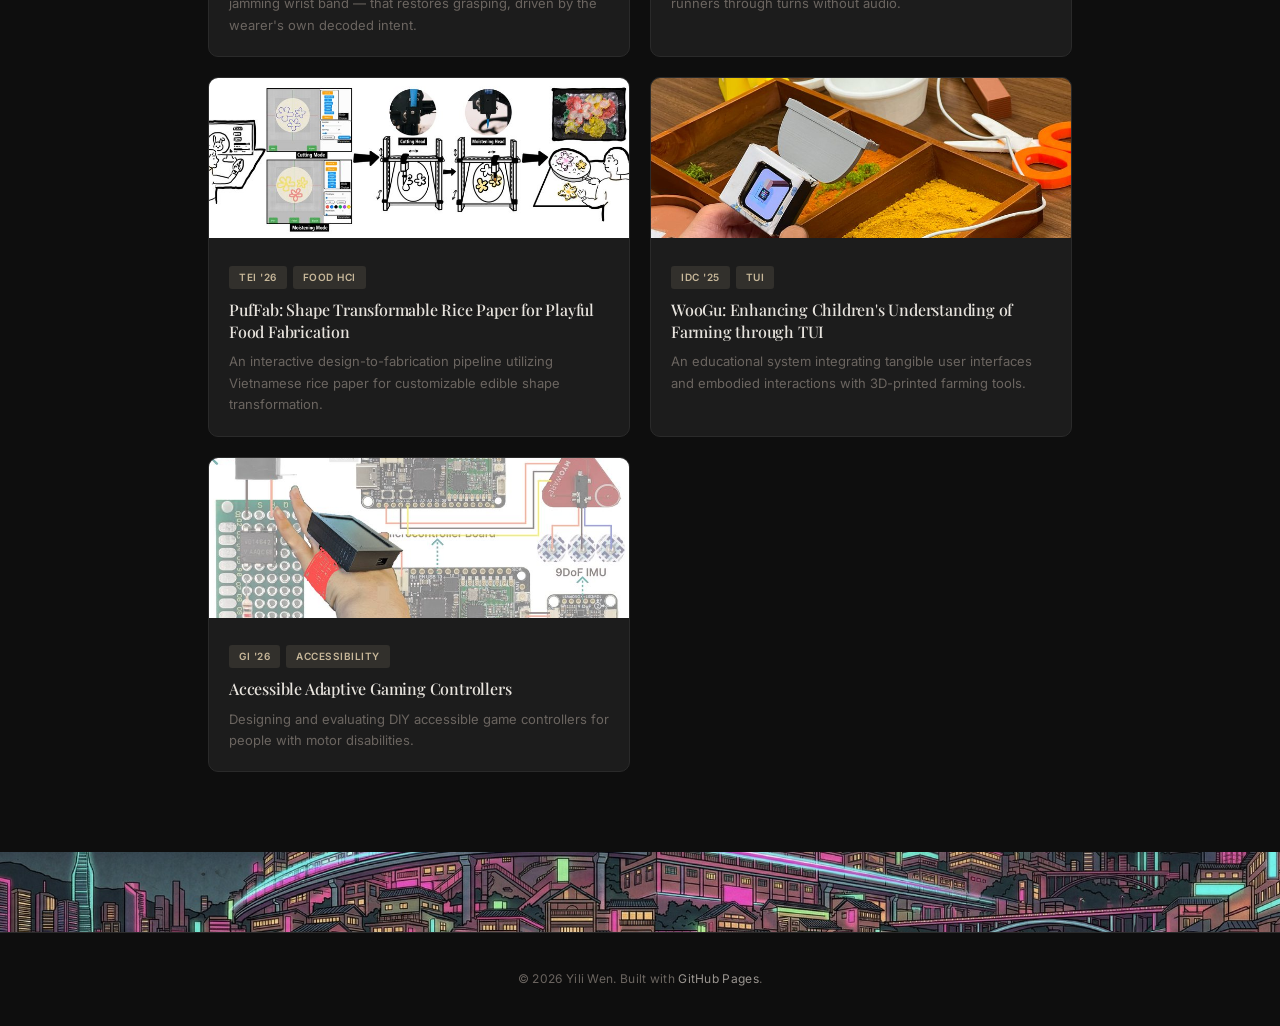
==== commit 85decac2: "PBLV: add device figures + card covers; optimize image sizes" ====
--- a/index.html
+++ b/index.html
@@ -95,9 +95,7 @@
         </a>
 
         <a href="projects/pblv.html" class="project-card">
-          <div class="project-cover-img" style="display:flex; align-items:center; justify-content:center; background:#2a2f37; color:#8a94a0; font-size:0.85rem;">
-            Photo coming soon
-          </div>
+          <img src="img/projects/pblv-cover.jpg" alt="PACER haptic running wearable" class="project-cover-img">
           <div class="project-body">
             <div class="project-tags">
               <span class="project-tag">Haptics</span>
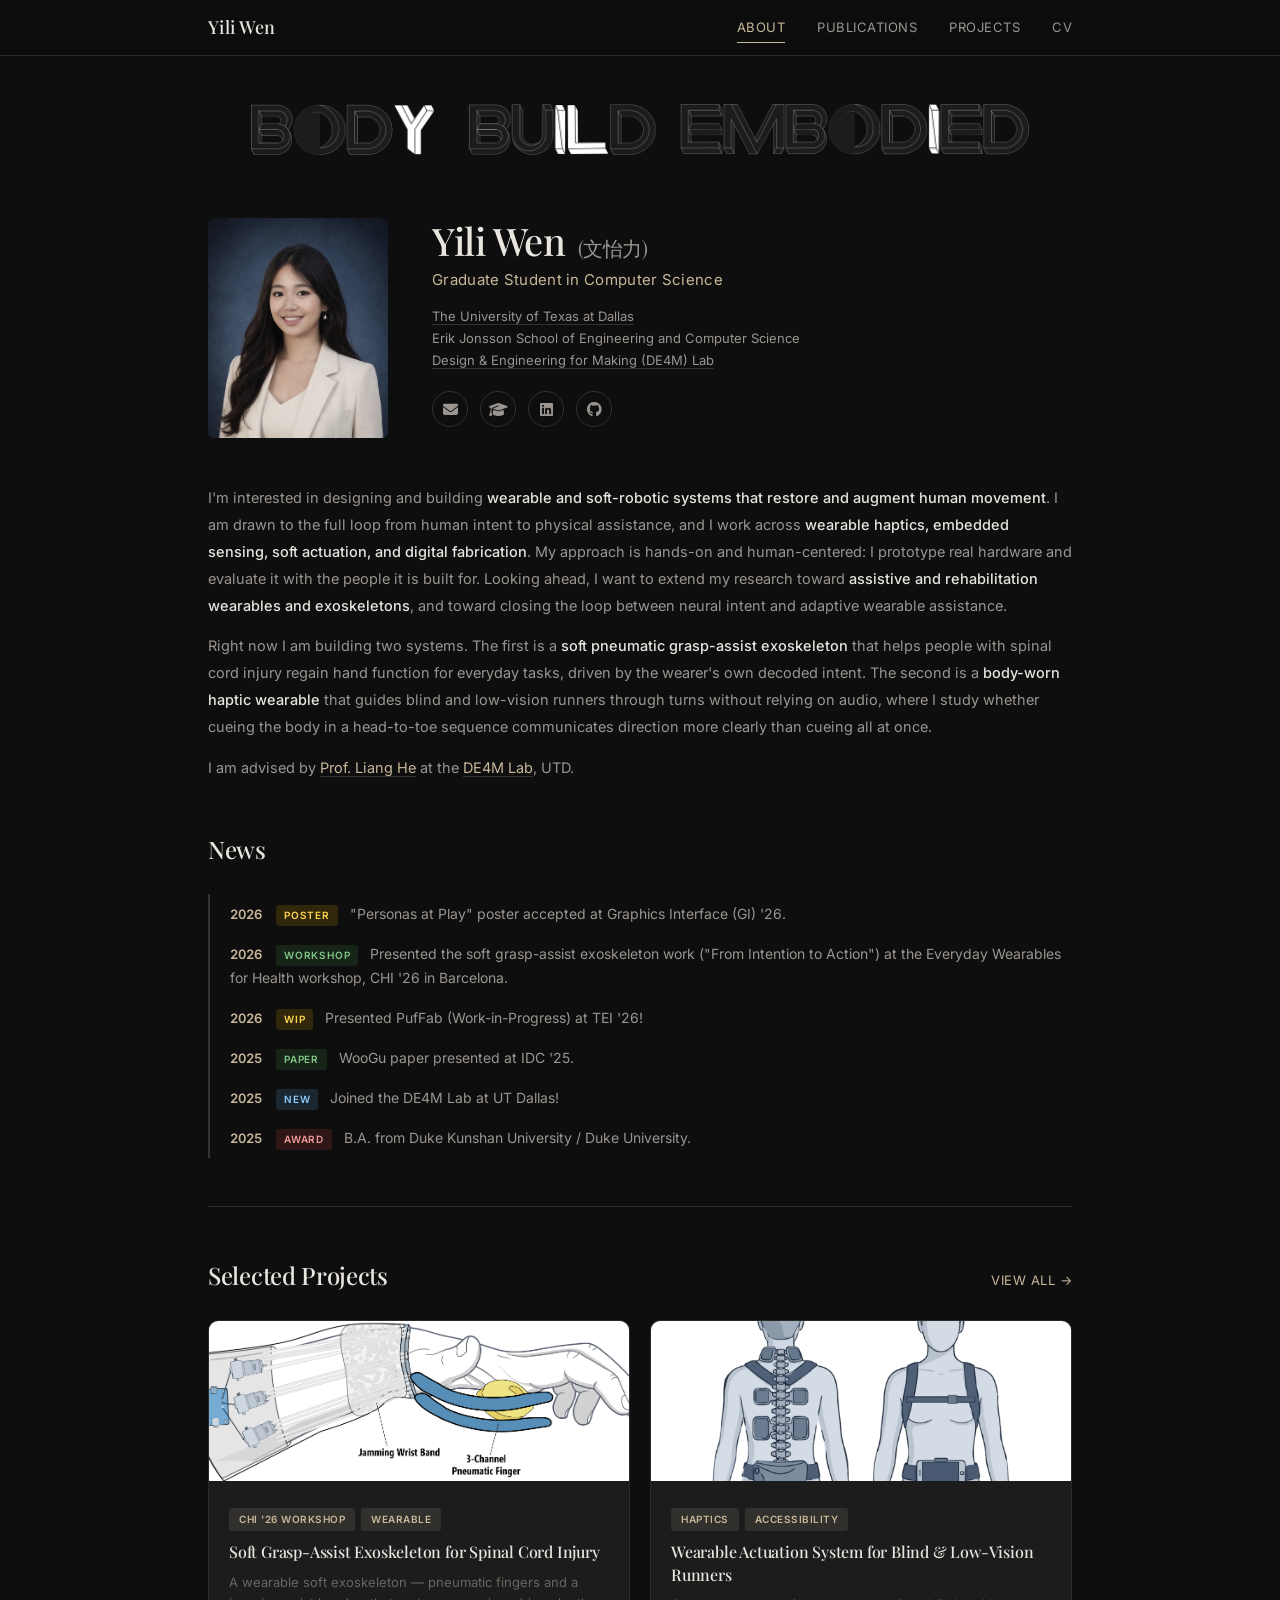
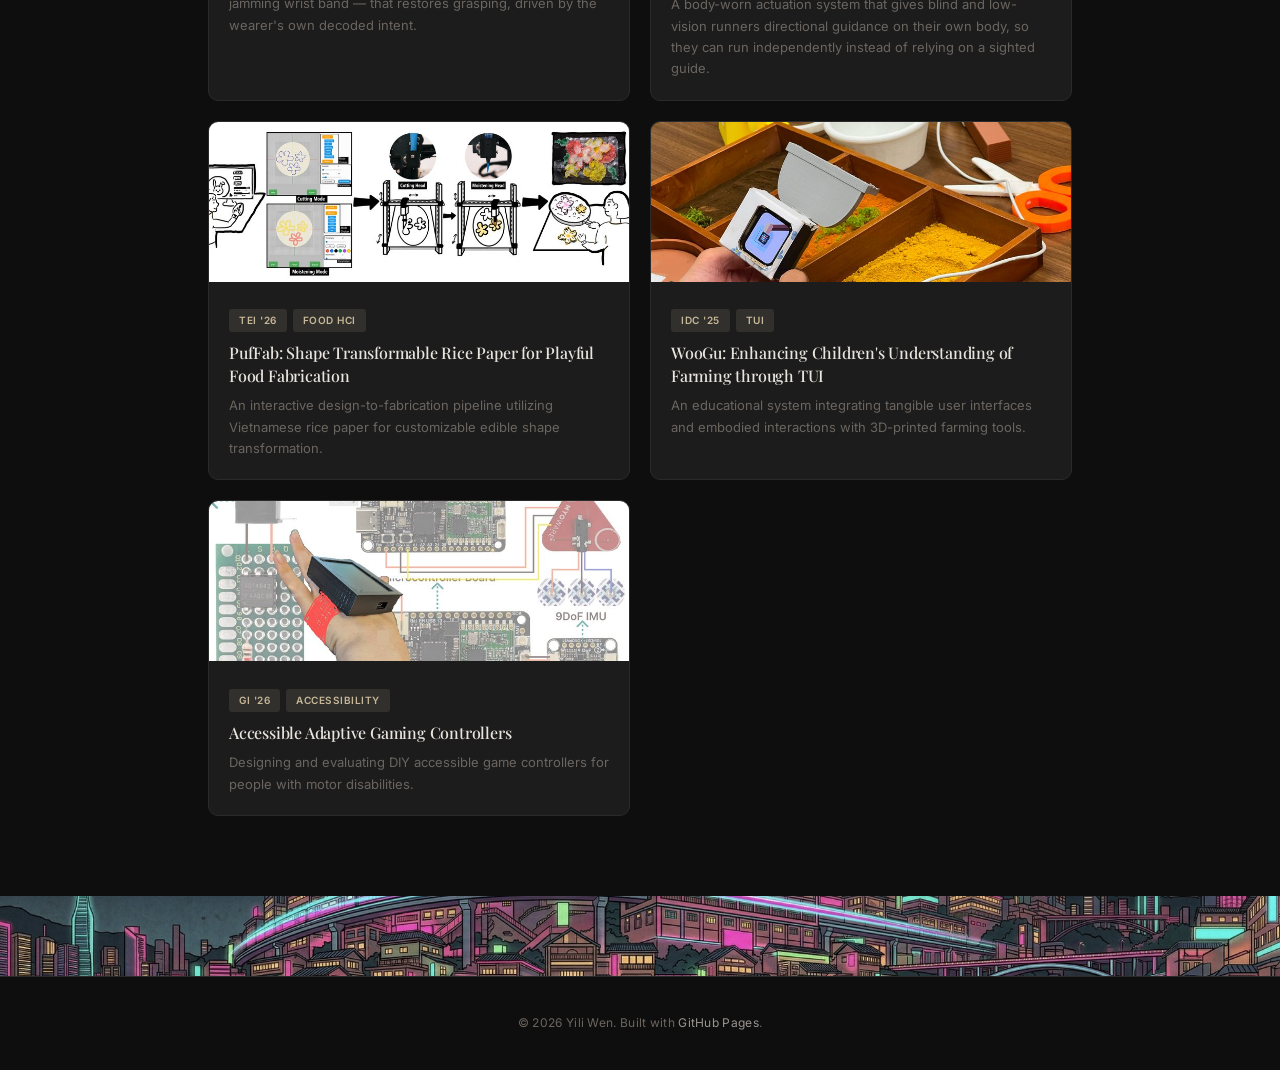
==== commit e04382d1: "Reframe PBLV as actuation system + independence; broaden research interests; sync CV" ====
--- a/index.html
+++ b/index.html
@@ -101,8 +101,8 @@
               <span class="project-tag">Haptics</span>
               <span class="project-tag">Accessibility</span>
             </div>
-            <h3>Haptic Wearable for Blind &amp; Low-Vision Runners</h3>
-            <p>A body-worn haptic system that guides blind and low-vision runners through turns without audio.</p>
+            <h3>Wearable Actuation System for Blind &amp; Low-Vision Runners</h3>
+            <p>A body-worn actuation system that gives blind and low-vision runners directional guidance on their own body, so they can run independently instead of relying on a sighted guide.</p>
           </div>
         </a>
 
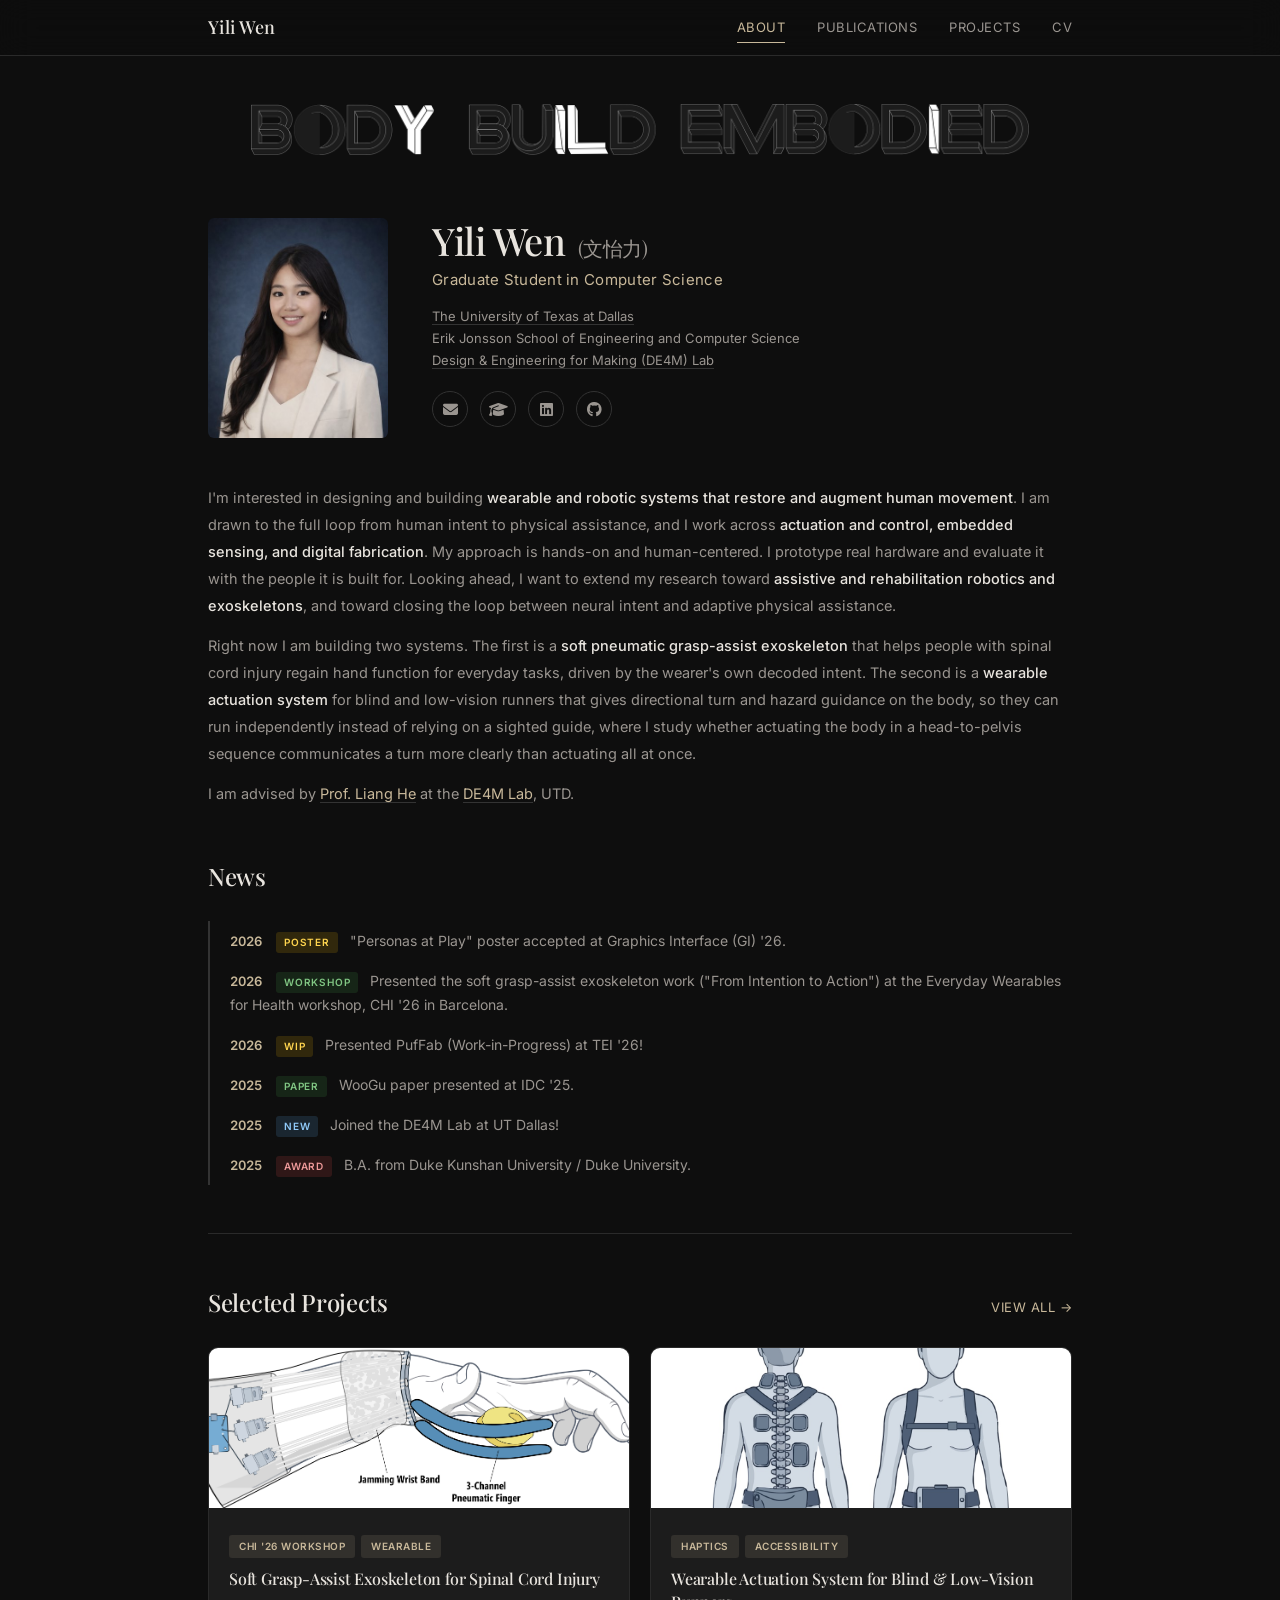
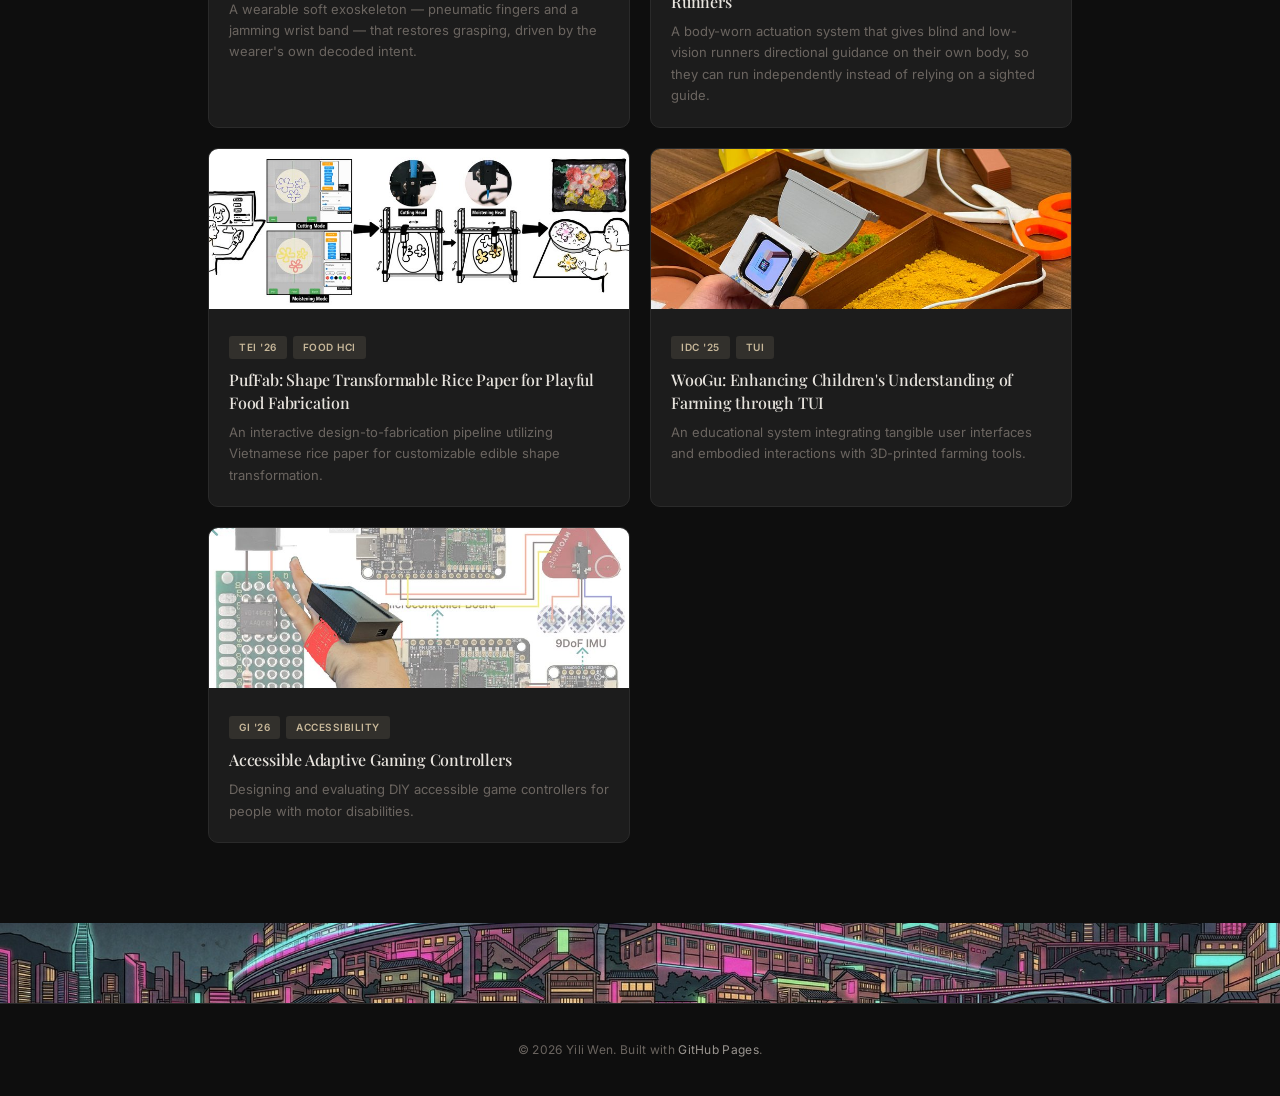
==== commit d227e004: "About: match CV framing (robotic not soft-robotic; actuation not haptic; independence not audio)" ====
--- a/index.html
+++ b/index.html
@@ -54,8 +54,8 @@
     </div>
 
     <div class="bio">
-      <p>I'm interested in designing and building <strong>wearable and soft-robotic systems that restore and augment human movement</strong>. I am drawn to the full loop from human intent to physical assistance, and I work across <strong>wearable haptics, embedded sensing, soft actuation, and digital fabrication</strong>. My approach is hands-on and human-centered: I prototype real hardware and evaluate it with the people it is built for. Looking ahead, I want to extend my research toward <strong>assistive and rehabilitation wearables and exoskeletons</strong>, and toward closing the loop between neural intent and adaptive wearable assistance.</p>
-      <p>Right now I am building two systems. The first is a <strong>soft pneumatic grasp-assist exoskeleton</strong> that helps people with spinal cord injury regain hand function for everyday tasks, driven by the wearer's own decoded intent. The second is a <strong>body-worn haptic wearable</strong> that guides blind and low-vision runners through turns without relying on audio, where I study whether cueing the body in a head-to-toe sequence communicates direction more clearly than cueing all at once.</p>
+      <p>I'm interested in designing and building <strong>wearable and robotic systems that restore and augment human movement</strong>. I am drawn to the full loop from human intent to physical assistance, and I work across <strong>actuation and control, embedded sensing, and digital fabrication</strong>. My approach is hands-on and human-centered. I prototype real hardware and evaluate it with the people it is built for. Looking ahead, I want to extend my research toward <strong>assistive and rehabilitation robotics and exoskeletons</strong>, and toward closing the loop between neural intent and adaptive physical assistance.</p>
+      <p>Right now I am building two systems. The first is a <strong>soft pneumatic grasp-assist exoskeleton</strong> that helps people with spinal cord injury regain hand function for everyday tasks, driven by the wearer's own decoded intent. The second is a <strong>wearable actuation system</strong> for blind and low-vision runners that gives directional turn and hazard guidance on the body, so they can run independently instead of relying on a sighted guide, where I study whether actuating the body in a head-to-pelvis sequence communicates a turn more clearly than actuating all at once.</p>
       <p>I am advised by <a href="https://www.lianghe.me/" target="_blank">Prof. Liang He</a> at the <a href="https://www.de4m.xyz/" target="_blank">DE4M Lab</a>, UTD.</p>
     </div>
 
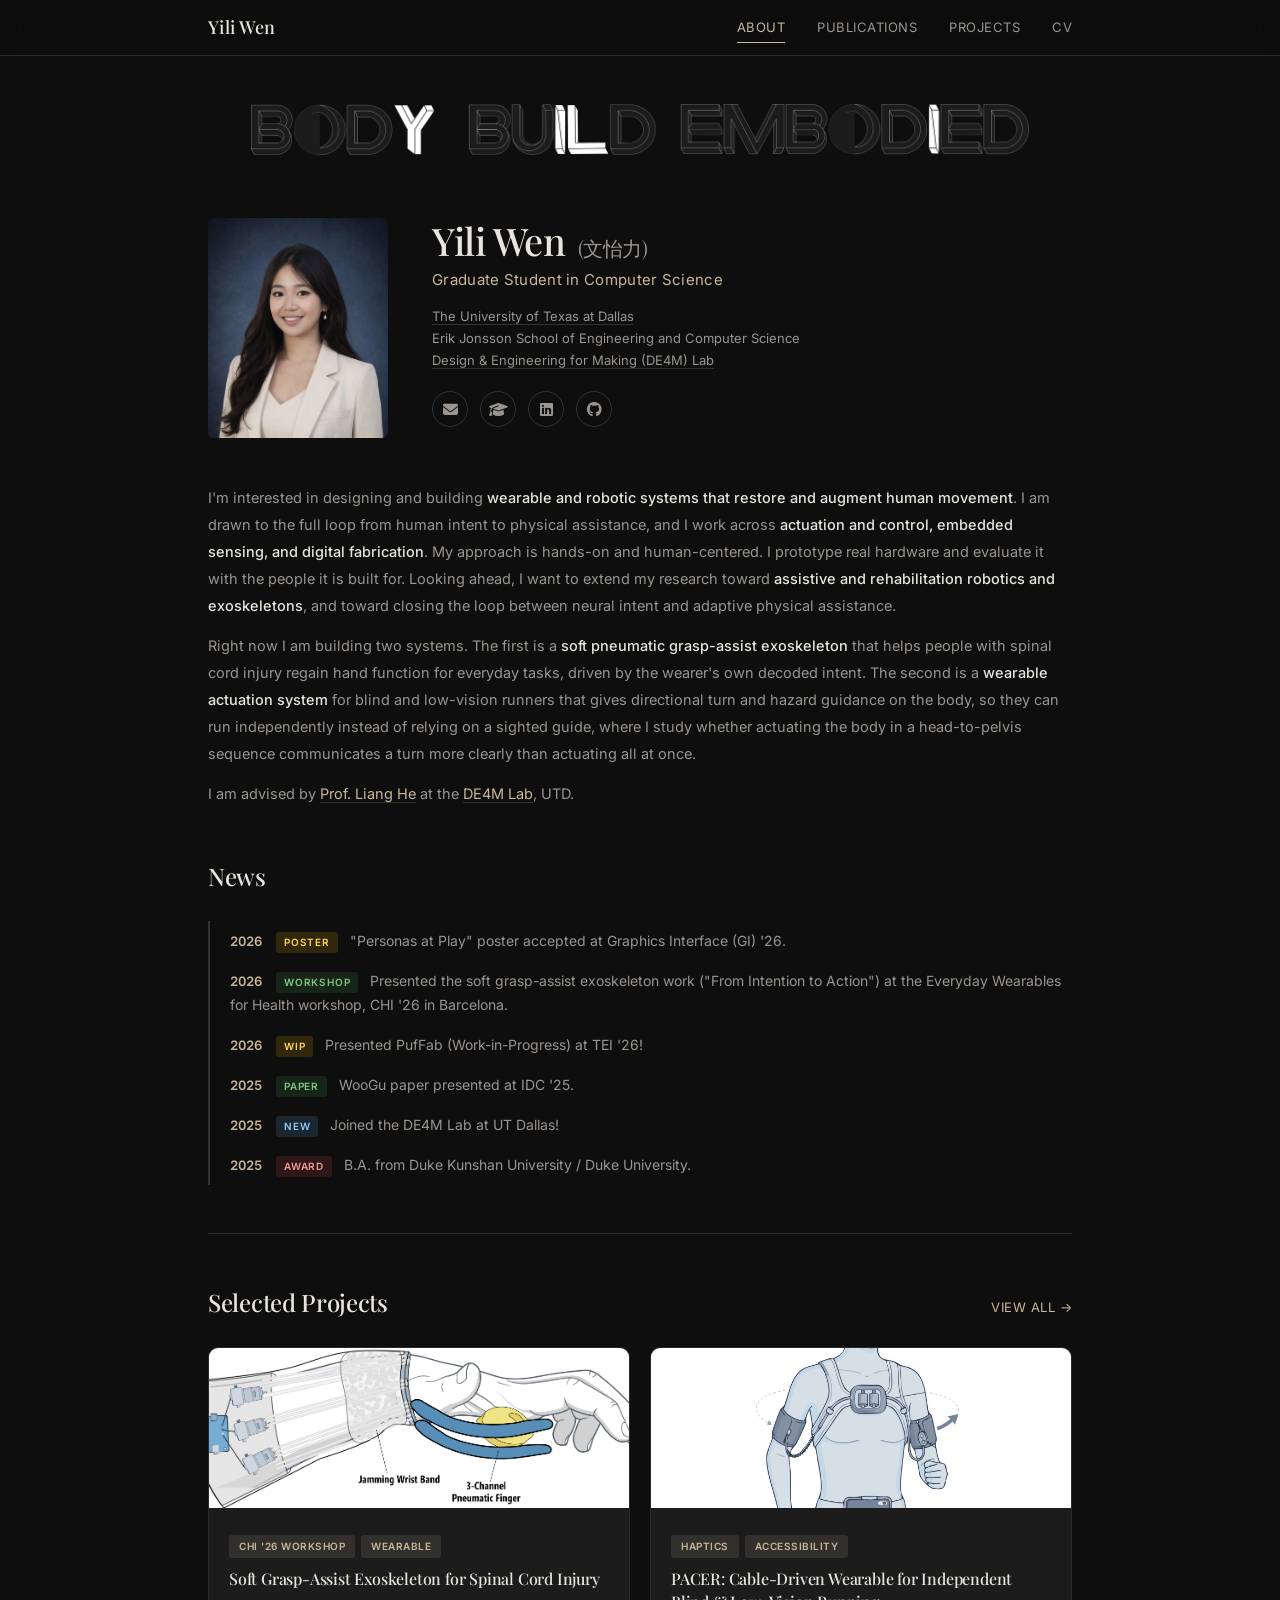
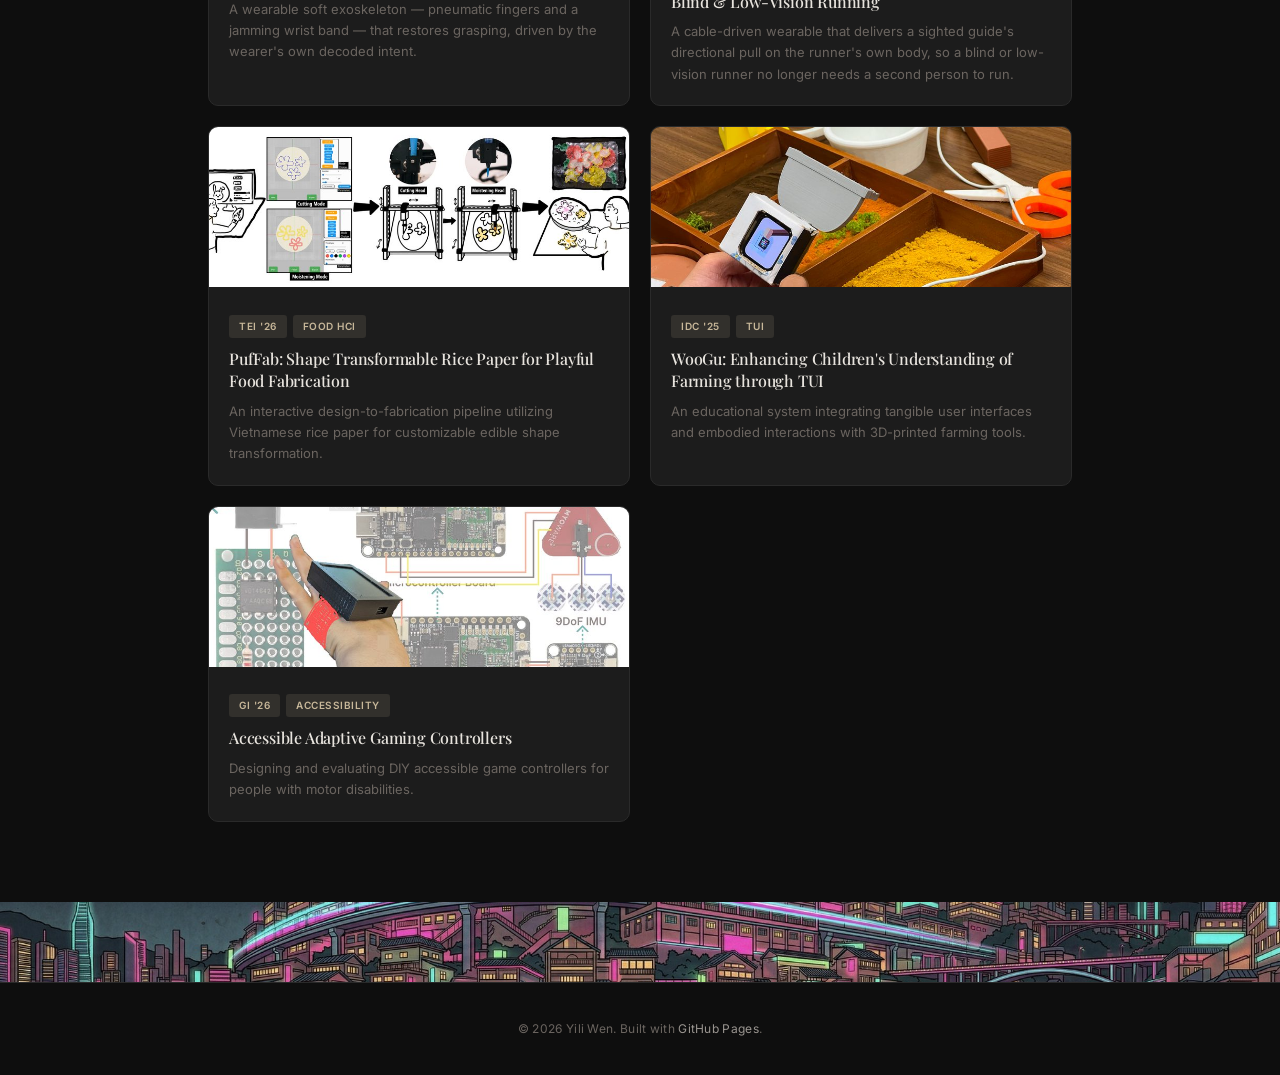
==== commit 39adf9c2: "PACER: name the project consistently and drop the last sequential-cue copy The project card still ad" ====
--- a/index.html
+++ b/index.html
@@ -95,14 +95,14 @@
         </a>
 
         <a href="projects/pblv.html" class="project-card">
-          <img src="img/projects/pblv-cover.jpg" alt="PACER haptic running wearable" class="project-cover-img">
+          <img src="img/projects/pblv-cover.jpg" alt="PACER, a cable-driven running wearable" class="project-cover-img">
           <div class="project-body">
             <div class="project-tags">
               <span class="project-tag">Haptics</span>
               <span class="project-tag">Accessibility</span>
             </div>
-            <h3>Wearable Actuation System for Blind &amp; Low-Vision Runners</h3>
-            <p>A body-worn actuation system that gives blind and low-vision runners directional guidance on their own body, so they can run independently instead of relying on a sighted guide.</p>
+            <h3>PACER: Cable-Driven Wearable for Independent Blind &amp; Low-Vision Running</h3>
+            <p>A cable-driven wearable that delivers a sighted guide's directional pull on the runner's own body, so a blind or low-vision runner no longer needs a second person to run.</p>
           </div>
         </a>
 
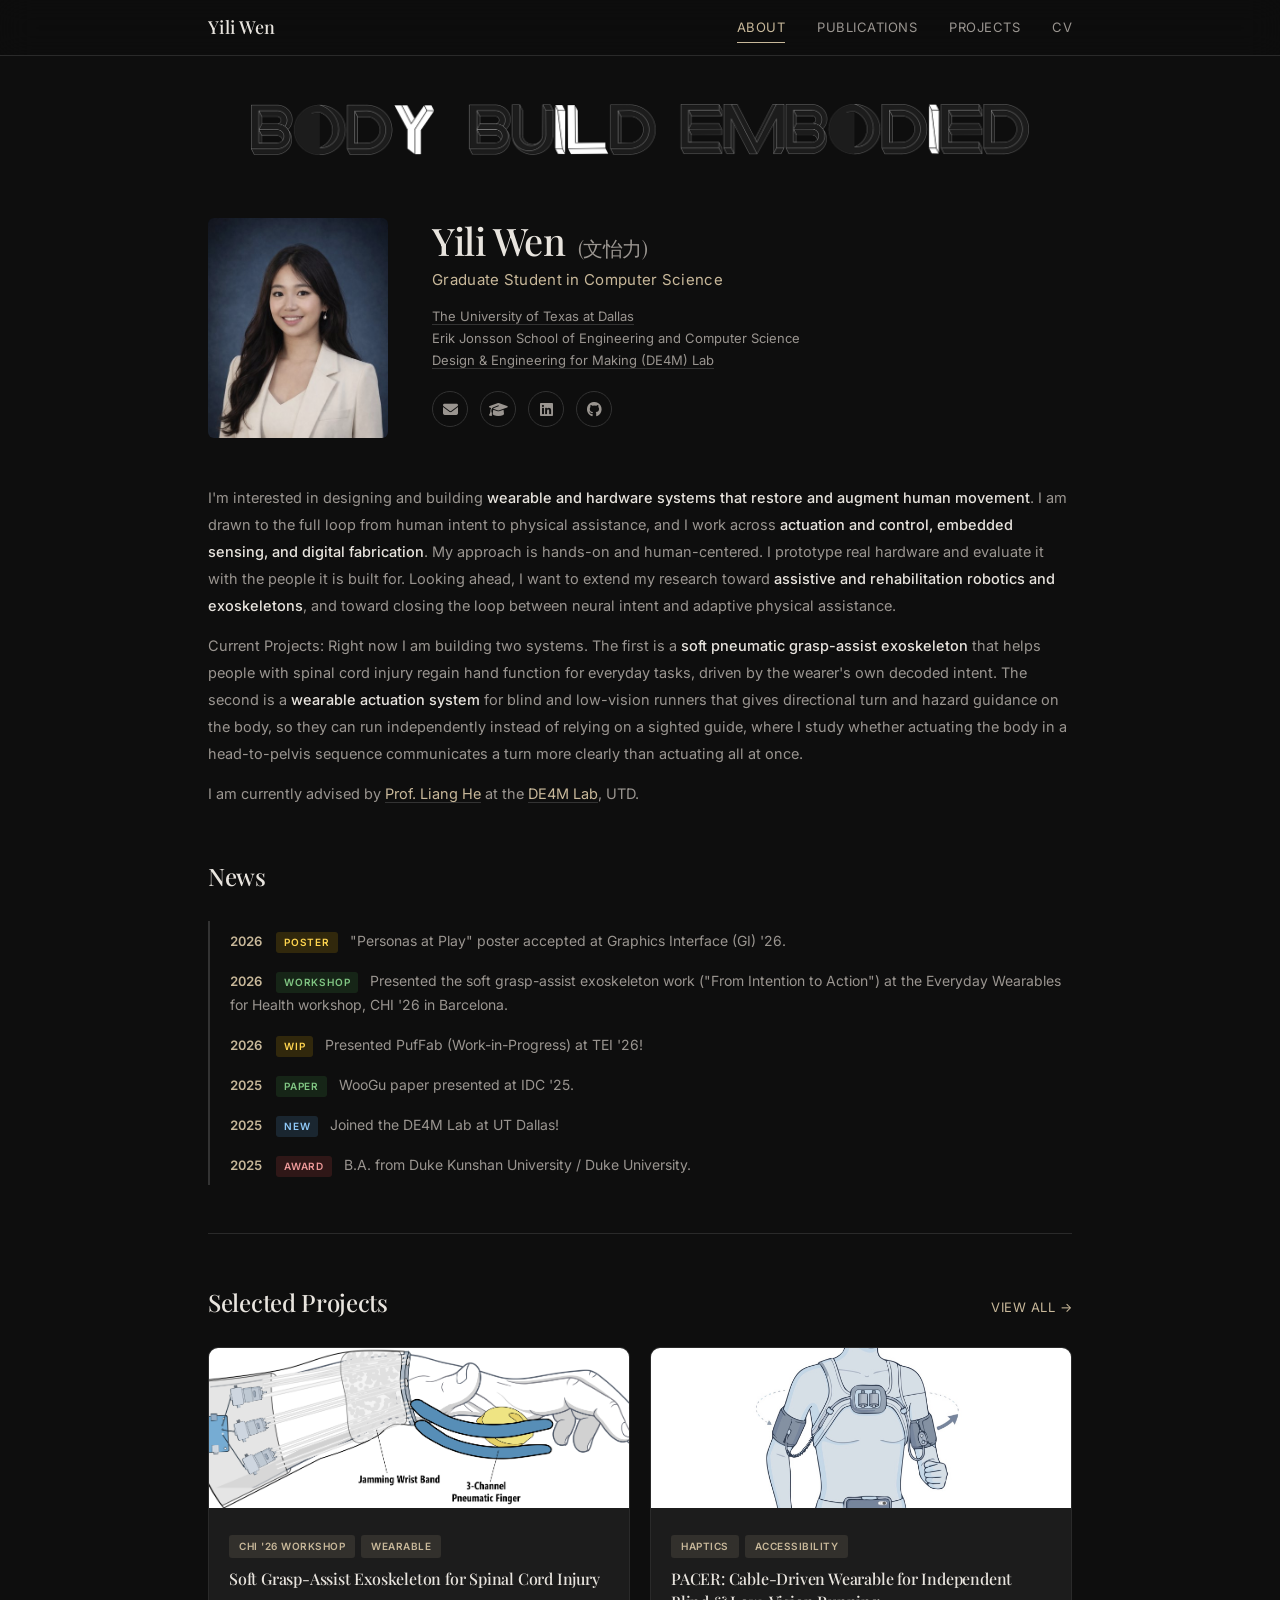
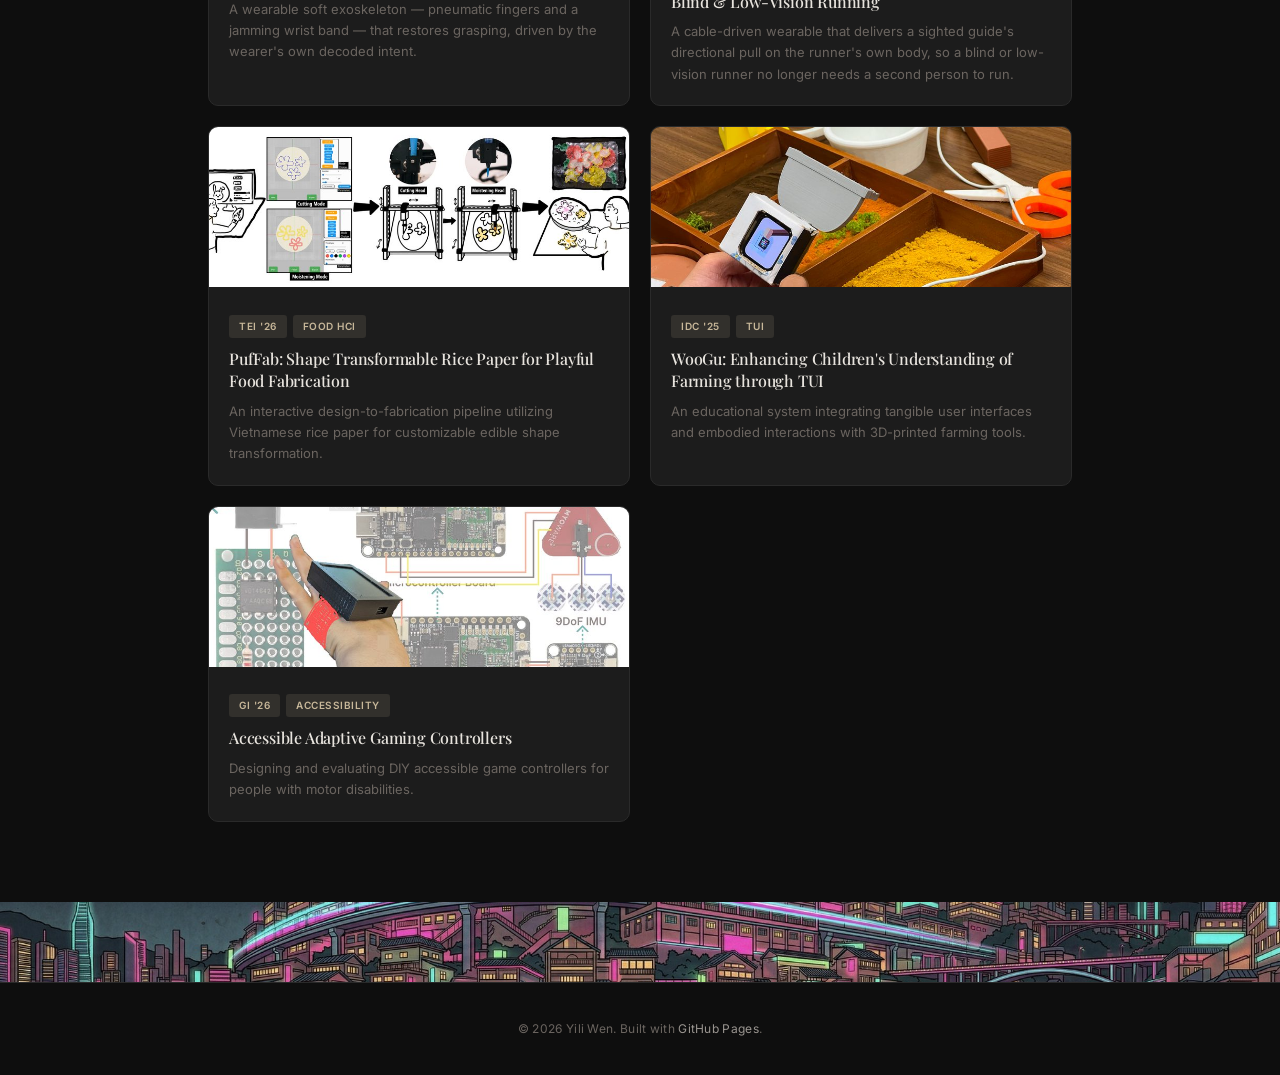
==== commit 52bd83ee: "CV: publish the widow-fixed 2-page PDF; sync research interests wording Also carries the pending edi" ====
--- a/index.html
+++ b/index.html
@@ -54,9 +54,9 @@
     </div>
 
     <div class="bio">
-      <p>I'm interested in designing and building <strong>wearable and robotic systems that restore and augment human movement</strong>. I am drawn to the full loop from human intent to physical assistance, and I work across <strong>actuation and control, embedded sensing, and digital fabrication</strong>. My approach is hands-on and human-centered. I prototype real hardware and evaluate it with the people it is built for. Looking ahead, I want to extend my research toward <strong>assistive and rehabilitation robotics and exoskeletons</strong>, and toward closing the loop between neural intent and adaptive physical assistance.</p>
-      <p>Right now I am building two systems. The first is a <strong>soft pneumatic grasp-assist exoskeleton</strong> that helps people with spinal cord injury regain hand function for everyday tasks, driven by the wearer's own decoded intent. The second is a <strong>wearable actuation system</strong> for blind and low-vision runners that gives directional turn and hazard guidance on the body, so they can run independently instead of relying on a sighted guide, where I study whether actuating the body in a head-to-pelvis sequence communicates a turn more clearly than actuating all at once.</p>
-      <p>I am advised by <a href="https://www.lianghe.me/" target="_blank">Prof. Liang He</a> at the <a href="https://www.de4m.xyz/" target="_blank">DE4M Lab</a>, UTD.</p>
+      <p>I'm interested in designing and building <strong>wearable and hardware systems that restore and augment human movement</strong>. I am drawn to the full loop from human intent to physical assistance, and I work across <strong>actuation and control, embedded sensing, and digital fabrication</strong>. My approach is hands-on and human-centered. I prototype real hardware and evaluate it with the people it is built for. Looking ahead, I want to extend my research toward <strong>assistive and rehabilitation robotics and exoskeletons</strong>, and toward closing the loop between neural intent and adaptive physical assistance.</p>
+      <p>Current Projects: Right now I am building two systems. The first is a <strong>soft pneumatic grasp-assist exoskeleton</strong> that helps people with spinal cord injury regain hand function for everyday tasks, driven by the wearer's own decoded intent. The second is a <strong>wearable actuation system</strong> for blind and low-vision runners that gives directional turn and hazard guidance on the body, so they can run independently instead of relying on a sighted guide, where I study whether actuating the body in a head-to-pelvis sequence communicates a turn more clearly than actuating all at once.</p>
+      <p>I am currently advised by <a href="https://www.lianghe.me/" target="_blank">Prof. Liang He</a> at the <a href="https://www.de4m.xyz/" target="_blank">DE4M Lab</a>, UTD.</p>
     </div>
 
     <div class="news">
